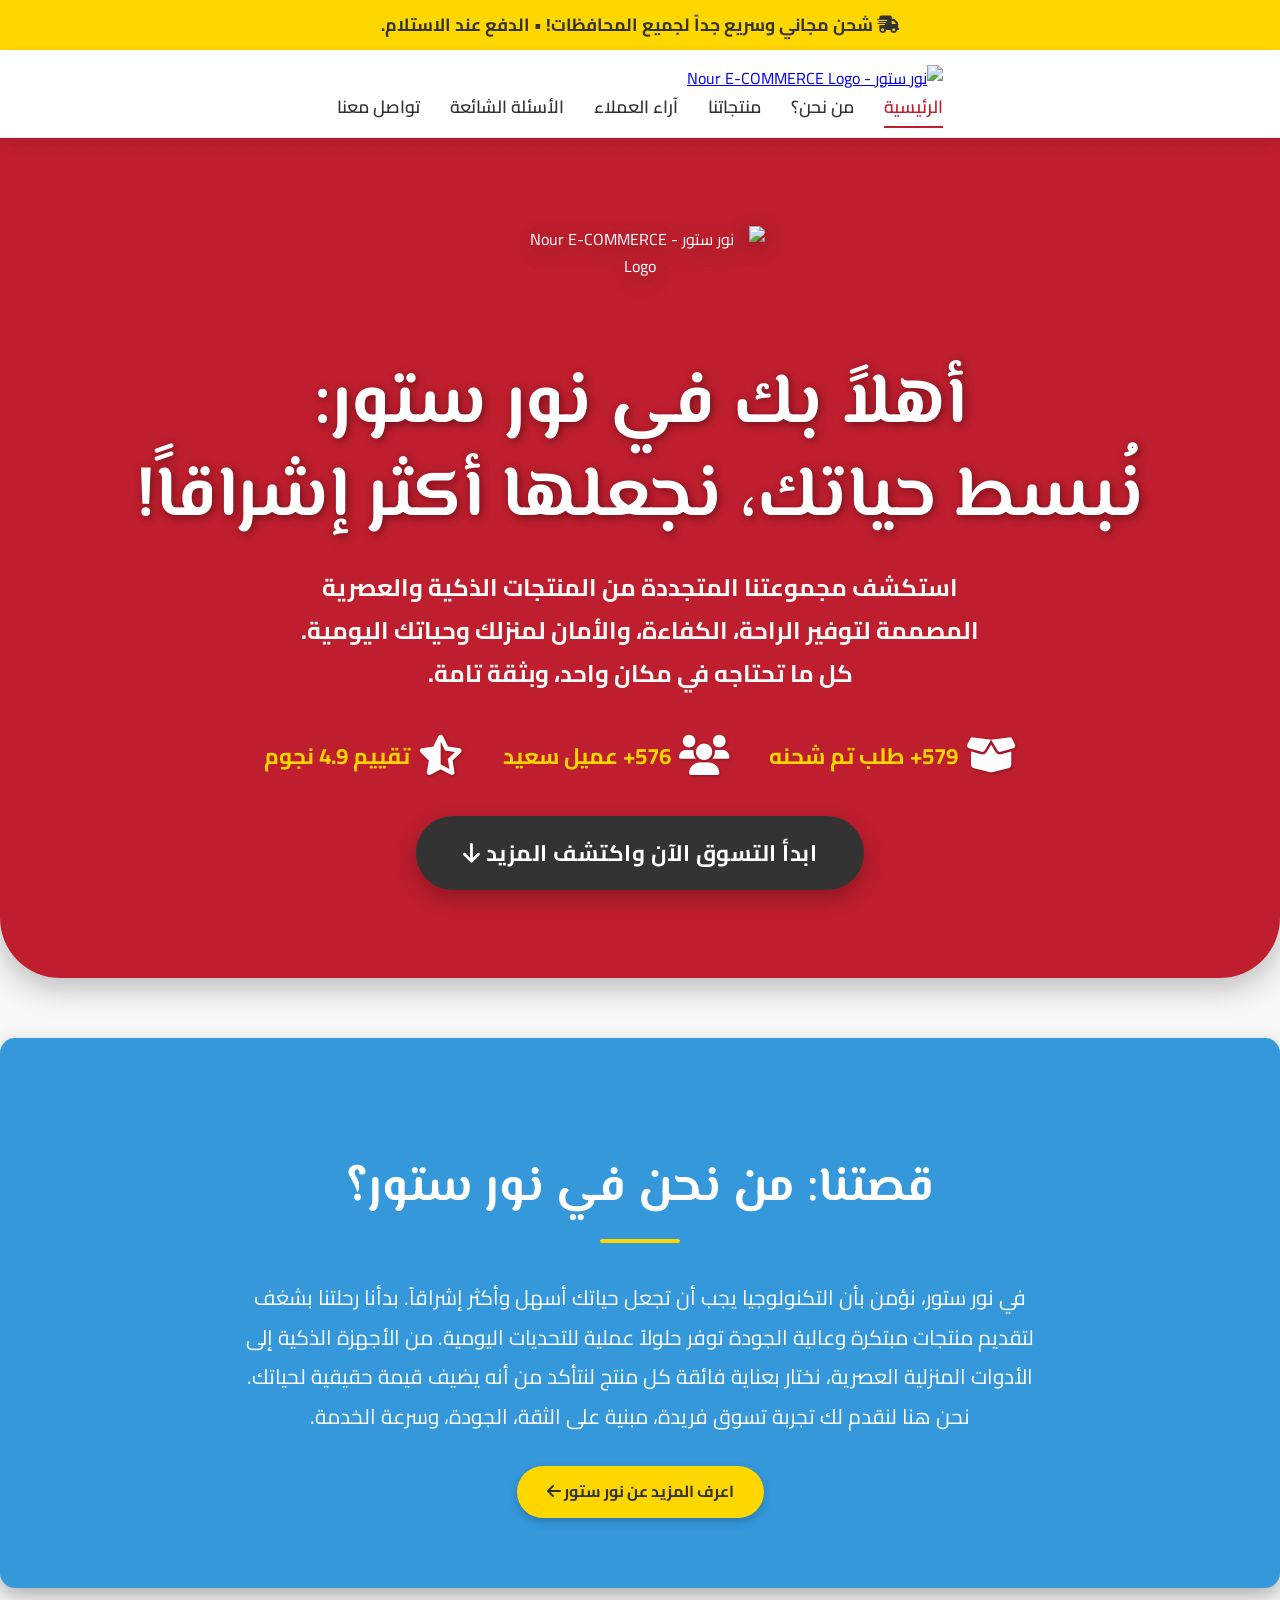
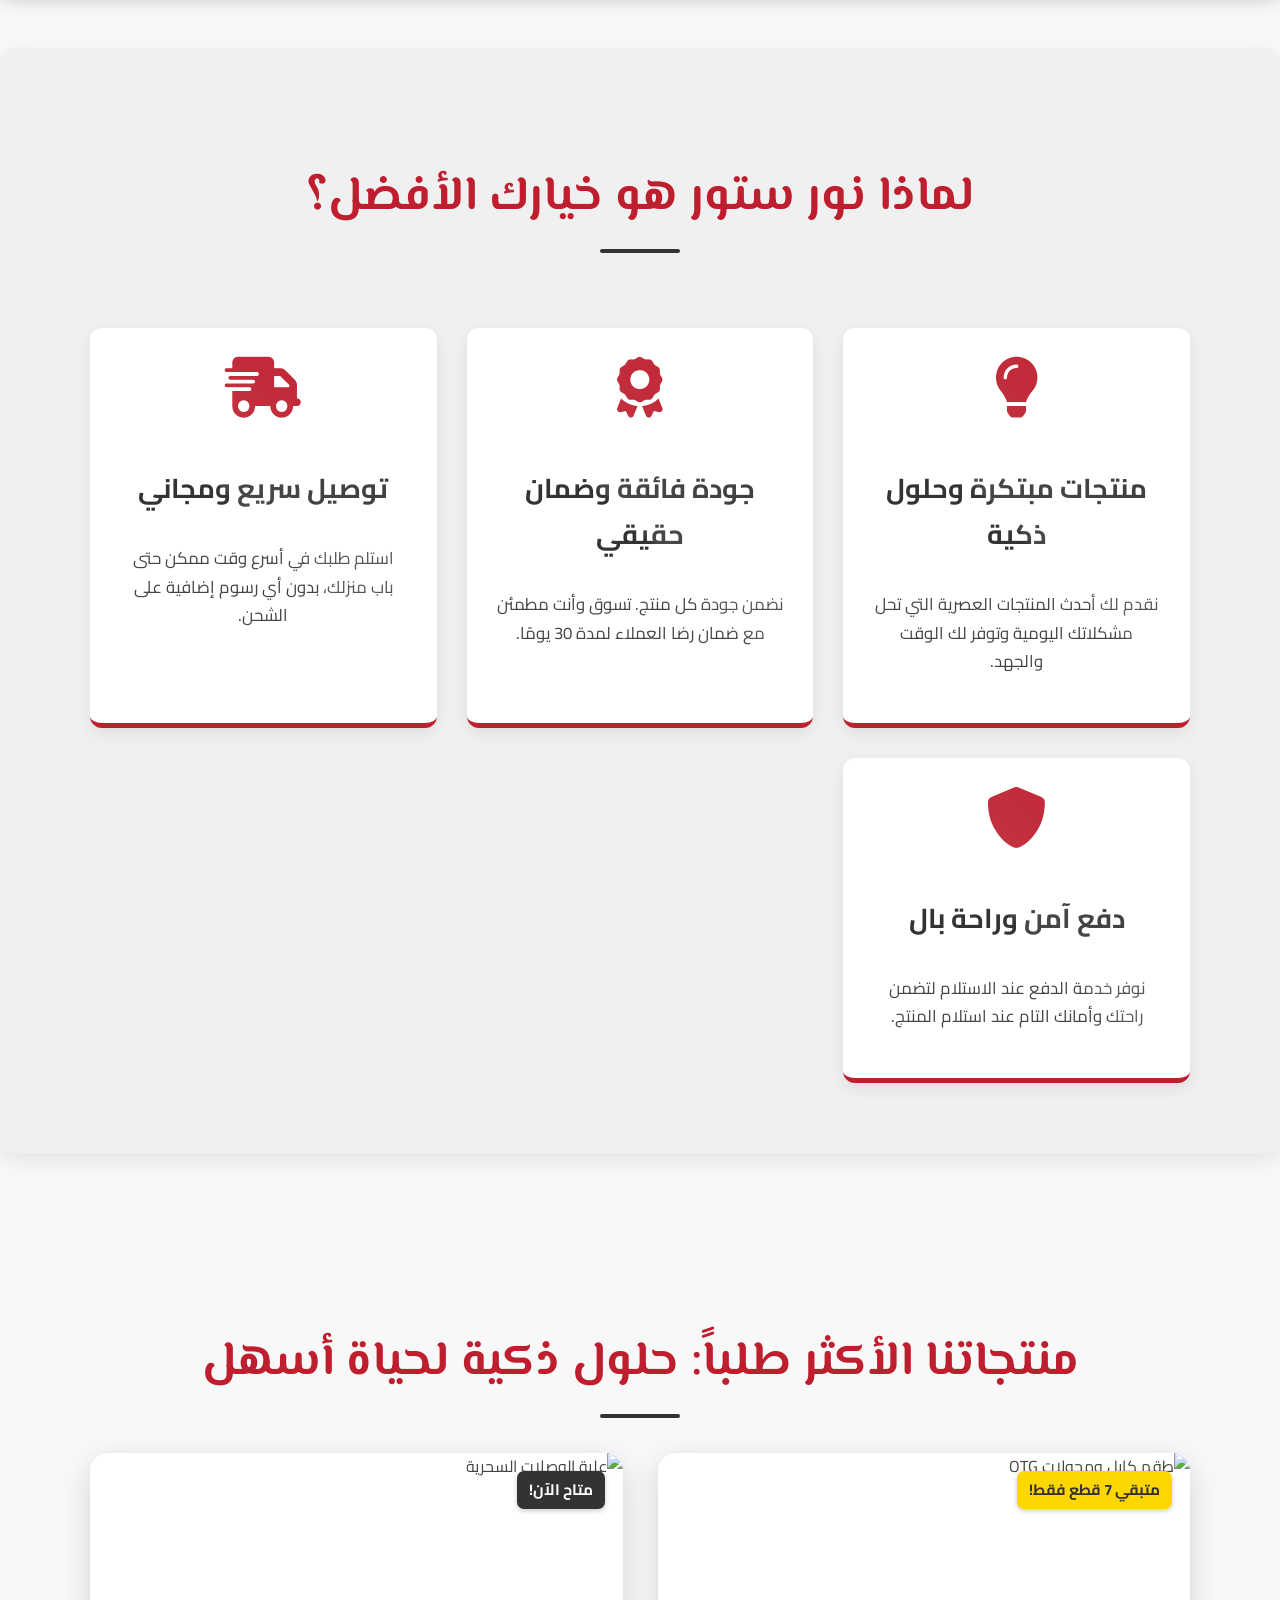
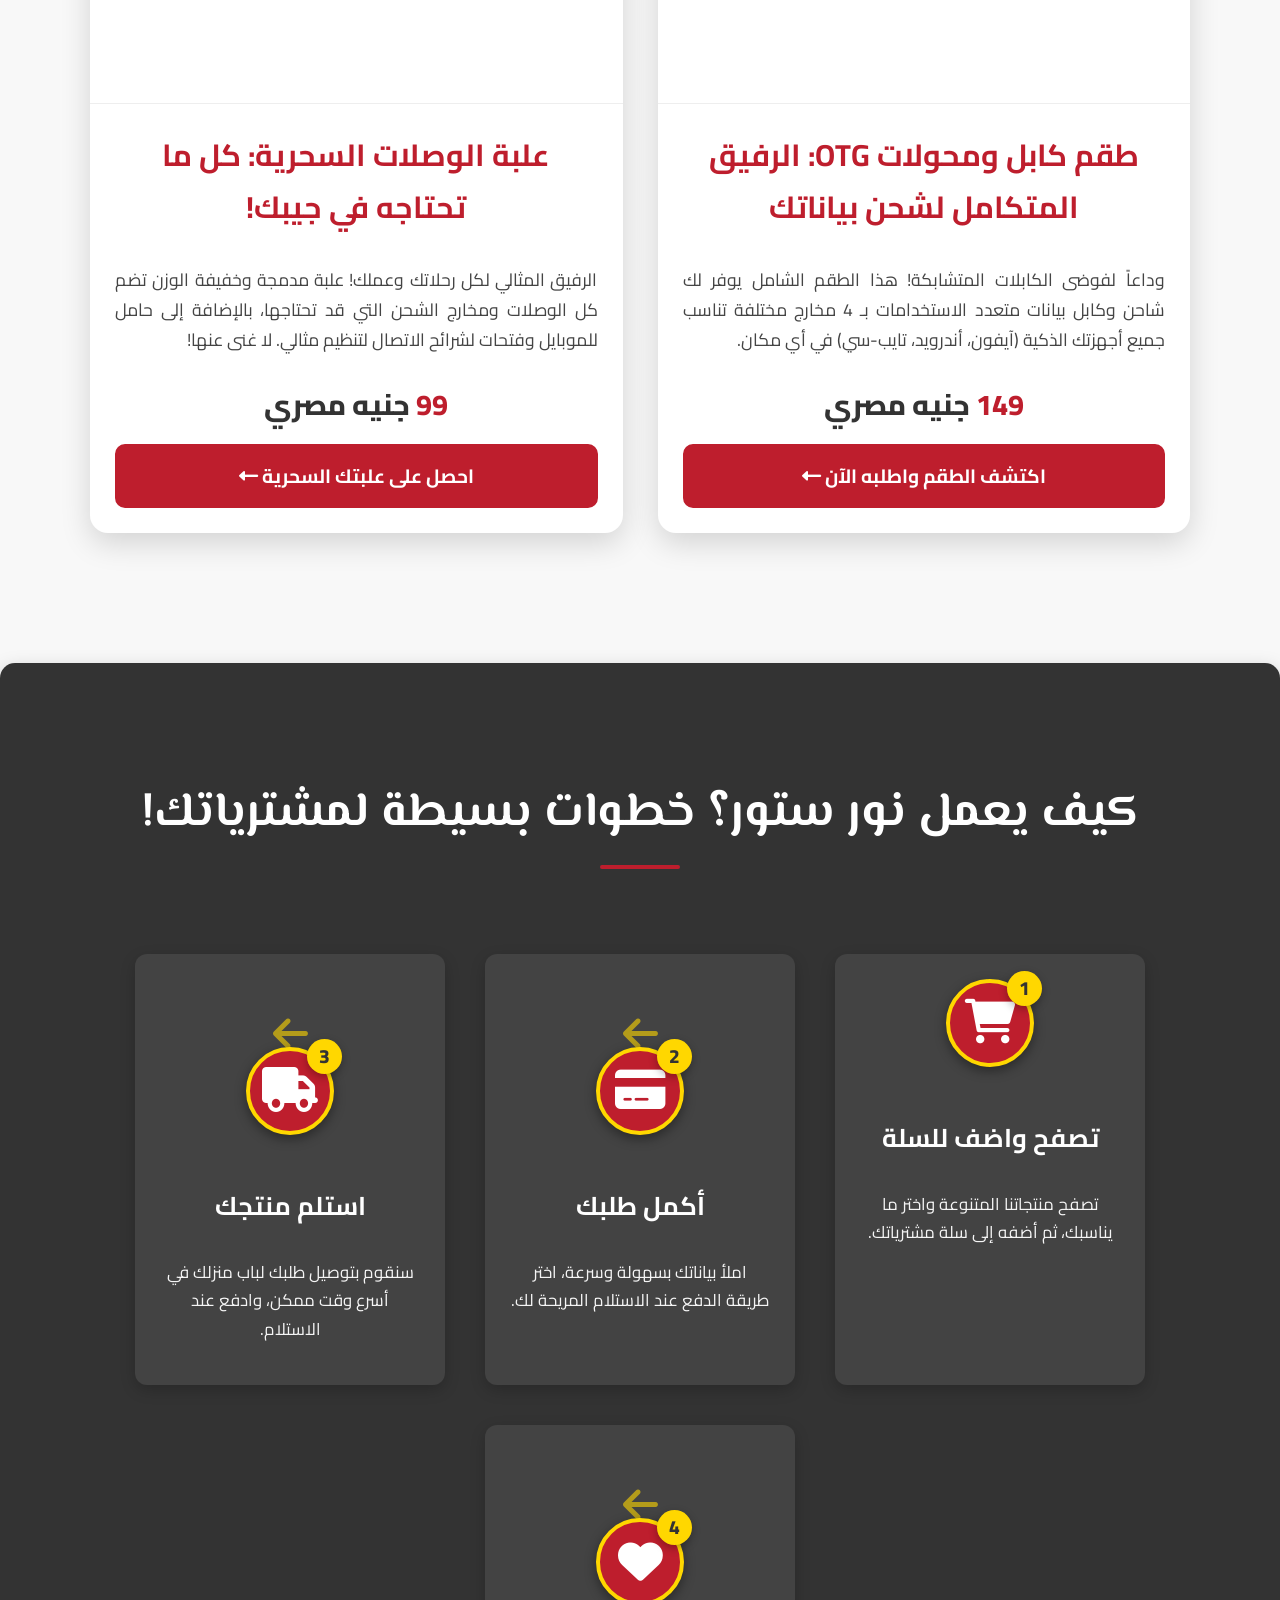
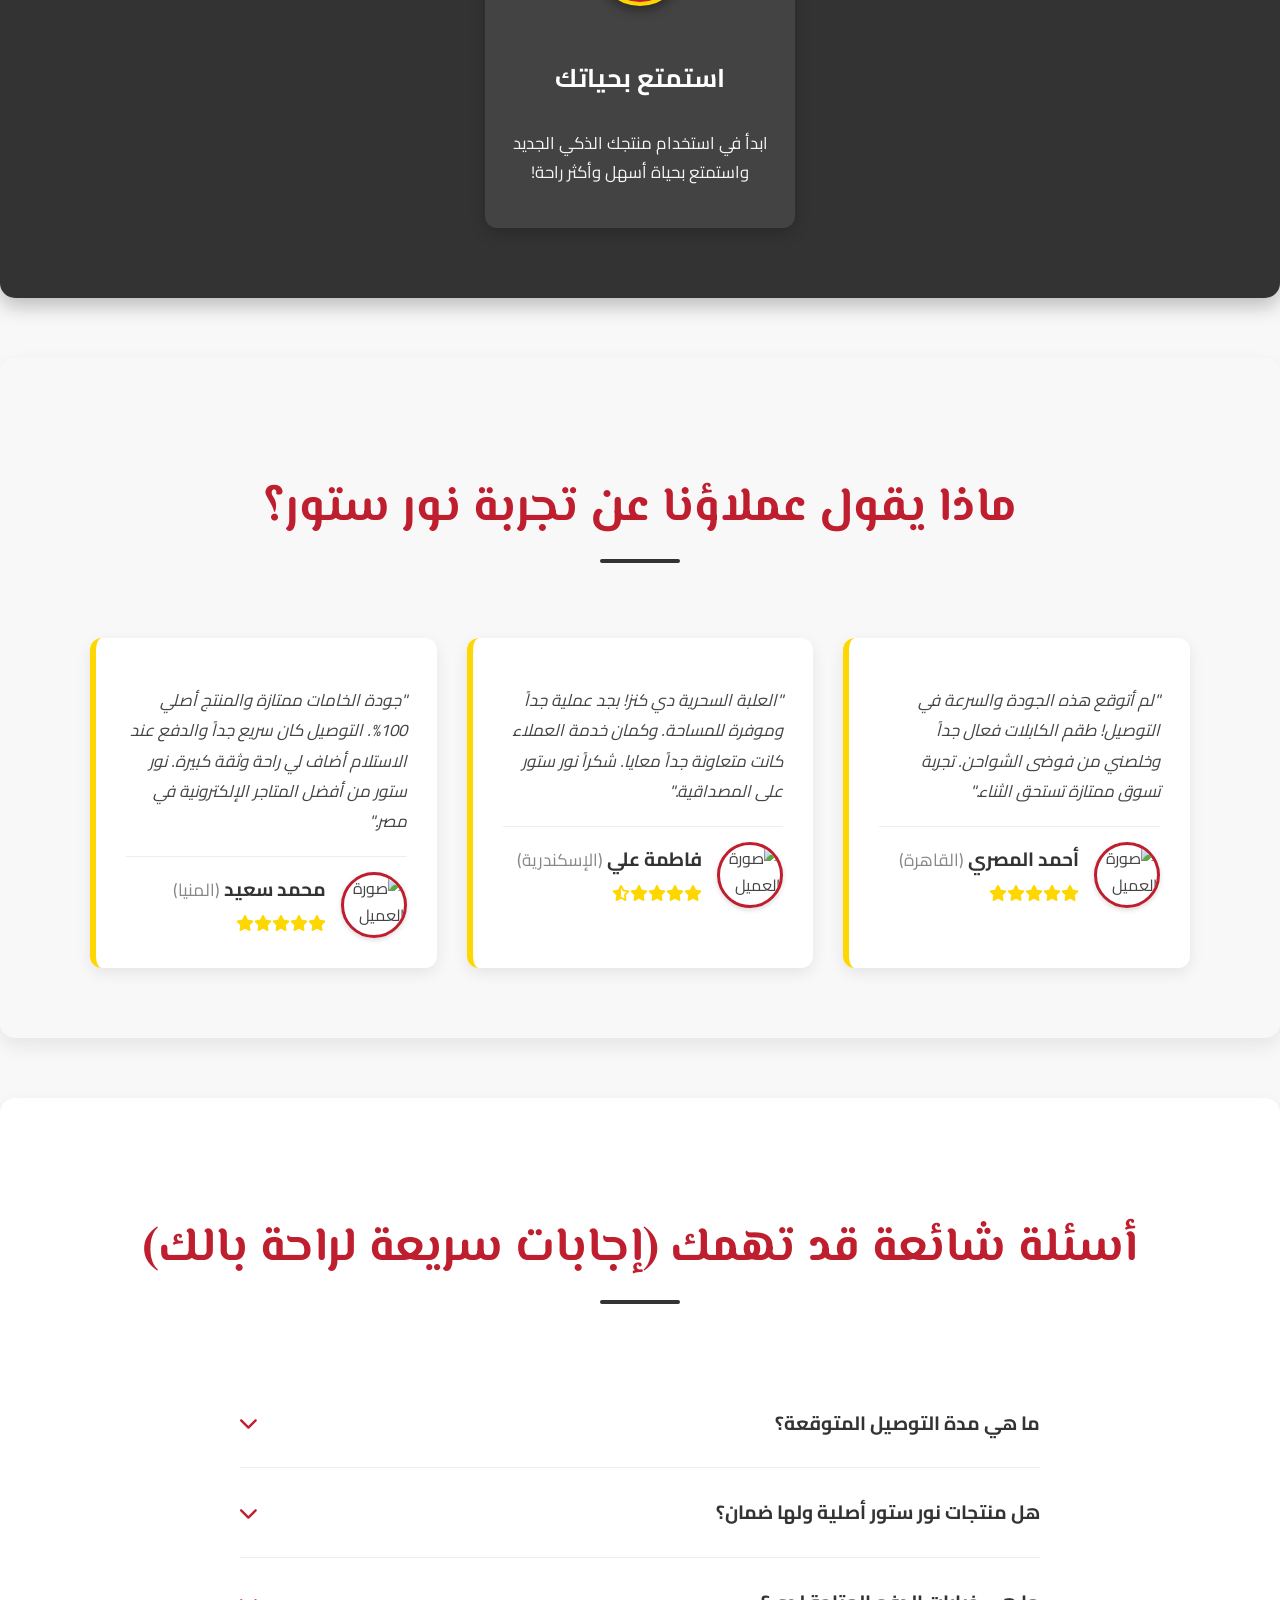
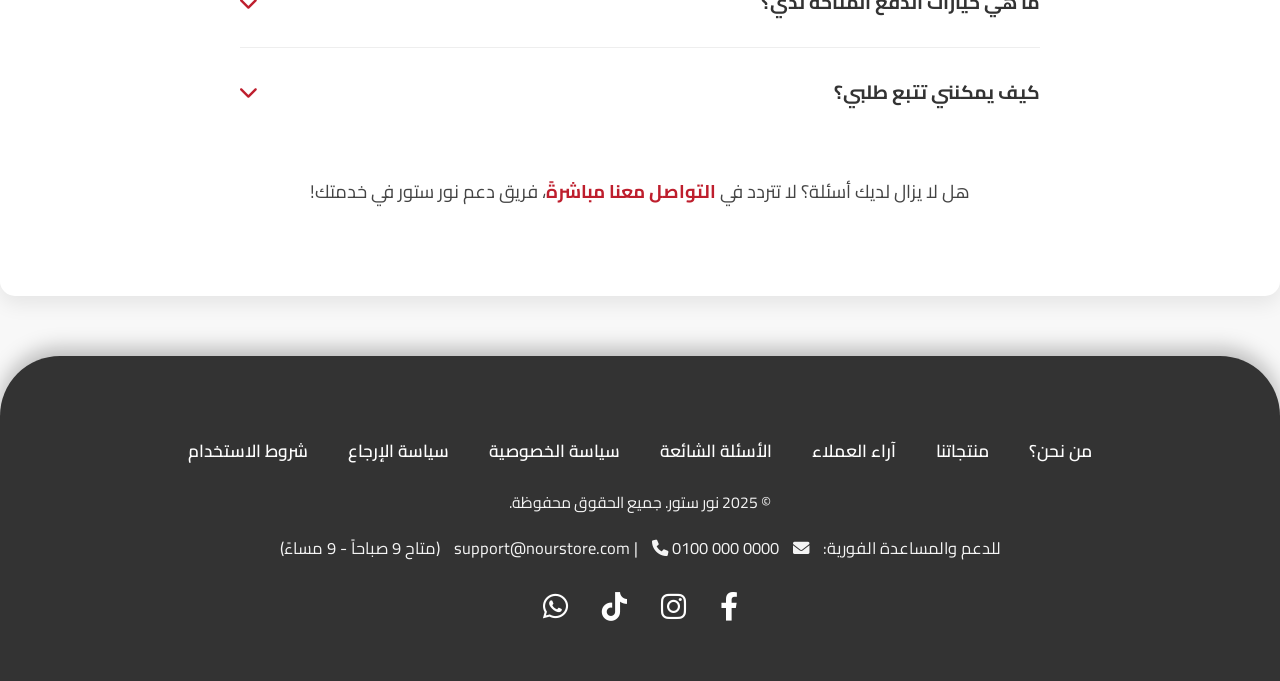
==== index.html @ 89c0e605 "Update index.html" ====
<!DOCTYPE html>
<html lang="ar" dir="rtl">
<head>
    <meta charset="UTF-8">
    <meta name="viewport" content="width=device-width, initial-scale=1.0">
    <title>نور ستور: حياتك أسهل، تسوق بثقة، توصيل سريع - منتجات عصرية</title>
    <meta name="description" content="اكتشف في نور ستور منتجات ذكية وعصرية تجعل حياتك أسهل وأكثر راحة. جودة مضمونة، شحن سريع، ودعم عملاء ممتاز. تسوق الآن!">
    <meta name="keywords" content="نور ستور, منتجات ذكية, توصيل سريع, ضمان, تسوق أونلاين, مصر, كابلات OTG, وصلات سحرية, أدوات منزلية ذكية">
    <meta name="author" content="نور ستور">

    <link rel="preconnect" href="https://fonts.googleapis.com">
    <link rel="preconnect" href="https://fonts.gstatic.com" crossorigin>
    <link href="https://fonts.googleapis.com/css2?family=Cairo:wght@400;600;700;800&family=El+Messiri:wght@700&display=swap" rel="stylesheet">
    <link rel="stylesheet" href="https://cdnjs.cloudflare.com/ajax/libs/font-awesome/6.0.0-beta3/css/all.min.css">
    
    <style>
        /* Variables for easy color changes - Updated to match Logo */
        :root {
            --primary-color: #BE1E2D; /* Red from Logo */
            --secondary-color: #333333; /* Dark Gray/Black from Logo */
            --accent-color: #FFD700; /* Gold Yellow - Kept for highlights/success */
            --background-light: #f8f8f8; /* Very Light Gray Background */
            --text-color: #444444; /* Darker Gray Text */
            --white-color: #ffffff;
            --light-gray-border: #eee;
            --shadow-light: rgba(0,0,0,0.08);
            --shadow-medium: rgba(0,0,0,0.15);
            --shadow-dark: rgba(0,0,0,0.25);
            --success-color: #2ecc71; /* Green for success/trust */
            --info-color: #3498db; /* Blue for info/features */
        }

        /* Base Styles */
        body {
            font-family: 'Cairo', sans-serif;
            margin: 0;
            padding: 0;
            background-color: var(--background-light); /* Solid light background */
            color: var(--text-color);
            line-height: 1.7; /* Slightly more space for readability */
            direction: rtl;
            overflow-x: hidden;
            scroll-behavior: smooth;
        }

        .container {
            max-width: 1100px;
            margin: 0 auto;
            padding: 0 20px; /* Padding for small screens */
        }

        /* Utility classes */
        .text-center { text-align: center; }
        .mb-50 { margin-bottom: 50px; }
        .mt-50 { margin-top: 50px; }
        .section-heading {
            font-family: 'El Messiri', sans-serif;
            color: var(--primary-color);
            font-size: 3em; /* Slightly larger for impact */
            margin-bottom: 25px;
            position: relative;
            display: inline-block;
            padding-bottom: 10px;
        }
        .section-heading::after {
            content: '';
            display: block;
            width: 80px; /* Shorter, bolder underline */
            height: 4px;
            background-color: var(--secondary-color); /* Matches logo dark color */
            margin: 10px auto 0;
            border-radius: 2px;
        }
        
        /* Top Notification Bar */
        .top-notification-bar {
            background-color: var(--accent-color);
            color: var(--secondary-color); /* Dark text for contrast */
            padding: 10px 20px;
            text-align: center;
            font-size: 1.1em;
            font-weight: 700;
            box-shadow: 0 2px 5px rgba(0,0,0,0.1);
            z-index: 1000; /* Ensure it's above other content */
        }
        .top-notification-bar span {
            display: inline-block;
            animation: pulse 2s infinite ease-in-out;
        }

        /* Navigation Bar */
        .navbar {
            background-color: var(--white-color);
            padding: 15px 20px;
            box-shadow: 0 4px 15px var(--shadow-light);
            position: sticky;
            top: 0;
            z-index: 999;
            display: flex;
            justify-content: space-between;
            align-items: center;
            border-bottom: 1px solid var(--light-gray-border);
        }

        .navbar .logo {
            height: 50px; /* Standard size for nav logo */
            width: auto;
            transition: transform 0.3s ease;
        }

        .navbar .logo:hover {
            transform: scale(1.05);
        }

        .navbar-links {
            list-style: none;
            margin: 0;
            padding: 0;
            display: flex;
            gap: 30px; /* Spacing between links */
        }

        .navbar-links a {
            text-decoration: none;
            color: var(--secondary-color);
            font-weight: 600;
            font-size: 1.1em;
            position: relative;
            transition: color 0.3s ease;
        }

        .navbar-links a::after {
            content: '';
            position: absolute;
            width: 0;
            height: 2px;
            background-color: var(--primary-color);
            bottom: -5px;
            right: 0; /* For RTL */
            transition: width 0.3s ease;
        }

        .navbar-links a:hover::after,
        .navbar-links a.active::after {
            width: 100%;
            left: 0; /* For RTL */
        }

        .navbar-links a:hover,
        .navbar-links a.active {
            color: var(--primary-color);
        }

        /* Hero Section */
        .hero-section {
            background: linear-gradient(to bottom, var(--primary-color), #BE1E2D); /* Solid red gradient */
            color: var(--white-color);
            padding: 60px 20px;
            text-align: center;
            position: relative;
            overflow: hidden;
            border-bottom-left-radius: 60px; /* More pronounced curve */
            border-bottom-right-radius: 60px;
            margin-bottom: 60px;
            min-height: 80vh; /* Taller hero */
            display: flex;
            flex-direction: column;
            align-items: center;
            justify-content: center;
            box-shadow: 0 10px 30px var(--shadow-dark); /* Stronger shadow for depth */
            position: relative; /* For the particle effect */
            z-index: 1;
        }

        /* Particle effect for hero section */
        .hero-section::before {
            content: '';
            position: absolute;
            top: 0;
            left: 0;
            width: 100%;
            height: 100%;
            background-image: url('data:image/svg+xml;charset=UTF-8,<svg xmlns="http://www.w3.org/2000/svg" width="100" height="100" viewBox="0 0 100 100"><circle cx="50" cy="50" r="2" fill="rgba(255,255,255,0.2)"/></svg>');
            background-size: 20px 20px;
            opacity: 0.8;
            animation: subtleParticles 15s infinite linear;
            z-index: -1;
        }

        @keyframes subtleParticles {
            from { background-position: 0 0; }
            to { background-position: 100px 100px; }
        }


        .hero-logo-big {
            margin-bottom: 30px; /* Space above title */
            animation: fadeIn 1s ease-out;
            max-width: 250px; /* Adjust logo size */
            height: auto;
            filter: drop-shadow(0 5px 10px rgba(0,0,0,0.3)); /* Shadow for logo */
        }

        .hero-content {
            z-index: 1;
            padding-top: 0; /* No extra padding needed here */
        }

        .hero-section h1 {
            font-family: 'El Messiri', sans-serif;
            font-size: 4.5em; /* Adjusted size */
            margin-bottom: 20px;
            animation: slideInFromTop 1s ease-out;
            text-shadow: 2px 2px 8px rgba(0,0,0,0.4);
            line-height: 1.3;
        }

        .hero-section p {
            font-size: 1.5em;
            max-width: 700px; /* Slightly narrower for focus */
            margin: 0 auto 40px;
            opacity: 0.98;
            animation: fadeIn 1.5s ease-out;
            font-weight: 500;
            line-height: 1.8;
        }
        
        /* Trust Counters in Hero */
        .hero-trust-counters {
            display: flex;
            justify-content: center;
            gap: 40px; /* Reduced gap */
            margin-top: 30px;
            margin-bottom: 40px;
            flex-wrap: wrap;
        }
        .counter-item {
            font-size: 1.4em; /* Slightly smaller */
            font-weight: 700;
            color: var(--accent-color); /* Gold for emphasis */
            display: flex;
            align-items: center;
            gap: 8px;
            opacity: 0;
            animation: fadeIn 2s ease-out forwards;
        }
        .counter-item:nth-child(1) { animation-delay: 0.5s; }
        .counter-item:nth-child(2) { animation-delay: 0.8s; }
        .counter-item:nth-child(3) { animation-delay: 1.1s; }
        .counter-item i {
            font-size: 1.8em; /* Adjusted icon size */
            color: var(--white-color);
            text-shadow: 1px 1px 3px rgba(0,0,0,0.3);
        }

        .cta-button {
            display: inline-block;
            background-color: var(--secondary-color); /* Dark button for contrast */
            color: var(--white-color);
            padding: 16px 45px;
            text-decoration: none;
            font-size: 1.4em;
            font-weight: 700;
            border-radius: 50px;
            transition: background-color 0.3s ease, transform 0.3s ease, box-shadow 0.3s ease;
            box-shadow: 0 8px 20px var(--shadow-dark);
            animation: scaleIn 1.8s ease-out;
            letter-spacing: 0.5px;
            border: 2px solid var(--secondary-color); /* Solid border */
        }

        .cta-button:hover {
            background-color: var(--white-color); /* White on hover */
            color: var(--secondary-color); /* Dark text on hover */
            transform: translateY(-5px) scale(1.02);
            box-shadow: 0 12px 25px var(--shadow-dark);
            border-color: var(--secondary-color); /* Keep border color */
        }

        /* Sticky CTA Button */
        .sticky-cta-button {
            position: fixed;
            bottom: 25px;
            left: 50%;
            transform: translateX(-50%);
            background-color: var(--secondary-color);
            color: var(--white-color);
            padding: 15px 35px;
            border-radius: 50px;
            font-size: 1.2em;
            font-weight: 700;
            text-decoration: none;
            box-shadow: 0 5px 15px var(--shadow-dark);
            z-index: 1001;
            transition: all 0.3s ease;
            display: none; /* Hidden by default, shown by JS */
            border: 2px solid var(--secondary-color);
        }
        .sticky-cta-button:hover {
            background-color: var(--white-color);
            color: var(--secondary-color);
            transform: translateX(-50%) translateY(-5px) scale(1.02);
        }

        /* General Section Styling */
        section {
            padding: 70px 20px;
            background-color: var(--white-color);
            border-radius: 15px; /* Slightly more rounded */
            box-shadow: 0 8px 20px var(--shadow-light); /* More prominent shadow */
            margin-bottom: 60px;
            overflow: hidden; /* For inner elements */
            animation: fadeInOnScroll 1s ease-out forwards; /* Fade in when section is visible */
            opacity: 0; /* Start hidden */
            transform: translateY(20px); /* Start slightly down */
        }

        /* About Us Section */
        .about-us-section {
            background-color: var(--info-color); /* A pleasant blue */
            color: var(--white-color);
            padding: 70px 20px;
            text-align: center;
            border-radius: 15px;
            box-shadow: 0 8px 20px rgba(0,0,0,0.3);
            margin-bottom: 60px;
        }

        .about-us-section .section-heading {
            color: var(--white-color);
        }

        .about-us-section .section-heading::after {
            background-color: var(--accent-color);
        }
        .about-us-section p {
            font-size: 1.3em;
            max-width: 800px;
            margin: 0 auto 30px;
            line-height: 1.9;
        }
        .about-us-section .about-link {
            display: inline-block;
            background-color: var(--accent-color);
            color: var(--secondary-color);
            padding: 12px 30px;
            border-radius: 50px;
            text-decoration: none;
            font-weight: 700;
            transition: background-color 0.3s ease, transform 0.3s ease;
            box-shadow: 0 4px 10px rgba(0,0,0,0.2);
        }
        .about-us-section .about-link:hover {
            background-color: var(--white-color);
            transform: translateY(-3px);
            color: var(--primary-color);
        }


        /* Why Nour Store Section */
        .why-nour-store-section {
            background-color: #f0f0f0; /* Lighter background for contrast */
            padding: 70px 20px;
            text-align: center;
            border-radius: 15px;
            box-shadow: 0 8px 20px var(--shadow-light);
            margin-bottom: 60px;
        }
        .why-grid {
            display: grid;
            grid-template-columns: repeat(auto-fit, minmax(280px, 1fr)); /* Slightly larger min-width */
            gap: 30px; /* Reduced gap */
            margin-top: 40px;
        }
        .why-item {
            display: flex;
            flex-direction: column;
            align-items: center;
            background-color: var(--white-color);
            padding: 30px;
            border-radius: 12px;
            box-shadow: 0 5px 15px rgba(0,0,0,0.08);
            transition: transform 0.3s ease, box-shadow 0.3s ease;
            text-align: center;
            border-bottom: 5px solid var(--primary-color); /* Highlight color changed to primary */
            position: relative;
            overflow: hidden;
        }
        .why-item::before {
            content: '';
            position: absolute;
            top: 0;
            right: 0;
            width: 100%;
            height: 100%;
            background: linear-gradient(45deg, rgba(255,255,255,0.0) 0%, rgba(255,255,255,0.0) 49%, rgba(255,255,255,0.1) 50%, rgba(255,255,255,0.0) 100%);
            transition: background 0.3s ease;
        }
        .why-item:hover::before {
            background: linear-gradient(45deg, rgba(255,255,255,0.0) 0%, rgba(255,255,255,0.0) 40%, rgba(255,255,255,0.2) 50%, rgba(255,255,255,0.0) 60%, rgba(255,255,255,0.0) 100%);
        }
        .why-item:hover {
            transform: translateY(-10px); /* More pronounced hover */
            box-shadow: 0 10px 25px rgba(0,0,0,0.15);
        }
        .why-item i {
            font-size: 3.8em; /* Slightly larger icons */
            color: var(--primary-color); /* Primary color for icons */
            margin-bottom: 20px;
        }
        .why-item h3 {
            font-size: 1.7em; /* Slightly larger */
            color: var(--secondary-color); /* Darker heading */
            margin-bottom: 15px;
        }
        .why-item p {
            font-size: 1.05em;
            color: var(--text-color);
        }

        /* Products Section */
        .products-section {
            padding: 70px 20px;
            text-align: center;
            background-color: var(--background-light); /* Different background for contrast */
            box-shadow: none; /* No shadow for section itself */
            border-radius: 0; /* No border radius */
        }

        .product-grid {
            display: grid;
            grid-template-columns: repeat(auto-fit, minmax(320px, 1fr)); /* Slightly wider cards */
            gap: 35px; /* Adjusted gap */
            justify-content: center;
        }

        .product-card-item {
            background-color: var(--white-color);
            border-radius: 18px; /* More rounded corners */
            box-shadow: 0 10px 30px var(--shadow-medium); /* Stronger shadow */
            overflow: hidden;
            transition: transform 0.4s ease, box-shadow 0.4s ease;
            text-align: right;
            border: none; /* Removed border */
            display: flex;
            flex-direction: column;
            justify-content: space-between;
            text-decoration: none;
            color: inherit;
            position: relative;
        }

        .product-card-item:hover {
            transform: translateY(-15px) scale(1.02); /* More pronounced hover */
            box-shadow: 0 20px 45px var(--shadow-dark);
        }

        .product-card-item img {
            width: 100%;
            height: 250px; /* Taller images */
            object-fit: cover;
            border-bottom: 1px solid var(--light-gray-border);
            transition: transform 0.4s ease;
        }

        .product-card-item:hover img {
            transform: scale(1.08); /* More zoom on hover */
        }

        .product-stock-badge {
            position: absolute;
            top: 18px; /* Adjusted position */
            right: 18px;
            background-color: var(--secondary-color); /* Dark badge */
            color: var(--white-color);
            padding: 6px 12px;
            border-radius: 7px;
            font-size: 0.95em;
            font-weight: 700;
            z-index: 10;
            box-shadow: 0 2px 5px rgba(0,0,0,0.2);
        }
        .product-stock-badge.low {
            background-color: var(--accent-color); /* Gold for low stock */
            color: var(--secondary-color); /* Dark text for gold */
            animation: pulse 1.5s infinite;
        }
        .product-stock-badge.very-low {
            background-color: var(--primary-color); /* Red for very low stock */
            animation: bounce 1s infinite;
        }

        .product-info {
            padding: 25px;
            flex-grow: 1;
            display: flex;
            flex-direction: column;
            justify-content: space-between;
        }

        .product-info h3 {
            font-family: 'Cairo', sans-serif;
            font-size: 1.9em; /* Larger title */
            color: var(--primary-color);
            margin-top: 0;
            margin-bottom: 15px;
            text-align: center;
        }

        .product-info p {
            font-size: 1.1em; /* Larger description */
            color: var(--text-color);
            margin-bottom: 25px;
            text-align: justify;
            line-height: 1.7;
        }

        .product-price {
            font-size: 1.8em;
            font-weight: 800;
            color: var(--secondary-color);
            text-align: center;
            margin-bottom: 15px;
            display: block;
        }
        .product-price span {
            color: var(--primary-color);
        }

        .product-button {
            display: block;
            background-color: var(--primary-color); /* Primary color button */
            color: var(--white-color);
            padding: 14px 28px;
            text-decoration: none;
            font-size: 1.2em;
            font-weight: 700;
            border-radius: 10px;
            transition: background-color 0.3s ease, transform 0.3s ease;
            text-align: center;
            margin-top: auto;
            border: 2px solid var(--primary-color);
        }

        .product-button:hover {
            background-color: var(--white-color);
            color: var(--primary-color);
            transform: translateY(-5px);
            box-shadow: 0 5px 15px rgba(0,0,0,0.1);
        }

        /* Testimonials Section */
        .testimonials-section {
            background-color: var(--background-light); /* Consistent light background */
            padding: 70px 20px;
            text-align: center;
            border-radius: 15px;
            box-shadow: 0 8px 20px var(--shadow-light);
            margin-bottom: 60px;
        }
        .testimonial-grid {
            display: grid;
            grid-template-columns: repeat(auto-fit, minmax(300px, 1fr));
            gap: 30px;
            margin-top: 40px;
        }
        .testimonial-card {
            background-color: var(--white-color);
            border-radius: 12px;
            padding: 30px; /* More padding */
            box-shadow: 0 5px 15px var(--shadow-light);
            text-align: right;
            transition: transform 0.3s ease, box-shadow 0.3s ease;
            border-left: 6px solid var(--accent-color); /* Thicker accent border */
        }
        .testimonial-card:hover {
            transform: translateY(-8px);
            box-shadow: 0 8px 20px var(--shadow-medium);
        }
        .testimonial-card p {
            font-style: italic;
            margin-bottom: 20px; /* More space */
            color: var(--text-color);
            line-height: 1.8; /* Better readability */
            font-size: 1.05em;
        }
        .testimonial-card .customer-info {
            display: flex;
            align-items: center;
            gap: 15px; /* More space */
            margin-top: 20px;
            border-top: 1px solid #eee;
            padding-top: 15px;
        }
        .testimonial-card .customer-avatar {
            width: 60px; /* Larger avatar */
            height: 60px;
            border-radius: 50%;
            object-fit: cover;
            border: 3px solid var(--primary-color); /* Primary color border */
            box-shadow: 0 2px 5px rgba(0,0,0,0.15);
        }
        .testimonial-card .customer-details {
            text-align: right;
        }
        .testimonial-card .customer-name {
            font-weight: 700;
            color: var(--secondary-color); /* Darker name */
            font-size: 1.2em;
            margin-bottom: 5px;
        }
        .testimonial-card .customer-rating {
            color: var(--accent-color);
            font-size: 1em;
        }

        /* How It Works Section */
        .how-it-works-section {
            background-color: var(--secondary-color); /* Dark background from logo */
            color: var(--white-color);
            padding: 70px 20px;
            text-align: center;
            border-radius: 15px;
            box-shadow: 0 8px 20px var(--shadow-dark);
            margin-bottom: 60px;
        }
        .how-it-works-section .section-heading {
            color: var(--white-color);
        }
        .how-it-works-section .section-heading::after {
            background-color: var(--primary-color); /* Red line */
        }
        .steps-grid {
            display: flex;
            justify-content: center;
            gap: 40px; /* More gap */
            flex-wrap: wrap;
            margin-top: 50px; /* More top margin */
        }
        .step-item {
            display: flex;
            flex-direction: column;
            align-items: center;
            text-align: center;
            max-width: 260px; /* Slightly narrower for more items */
            padding: 25px;
            border-radius: 12px;
            background-color: rgba(255,255,255,0.08); /* More transparent */
            transition: background-color 0.3s ease, transform 0.3s ease;
            box-shadow: 0 5px 15px rgba(0,0,0,0.2);
        }
        .step-item:hover {
            background-color: rgba(255,255,255,0.15);
            transform: translateY(-8px);
        }
        .step-item .icon-circle {
            background-color: var(--primary-color); /* Primary color for circle */
            width: 80px; /* Larger circle */
            height: 80px;
            border-radius: 50%;
            display: flex;
            align-items: center;
            justify-content: center;
            margin-bottom: 25px;
            box-shadow: 0 4px 12px rgba(0,0,0,0.4);
            border: 4px solid var(--accent-color); /* Gold border */
            position: relative;
        }
        .step-item .icon-circle i {
            font-size: 2.8em; /* Larger icon */
            color: var(--white-color);
        }
        .step-item .step-number {
            position: absolute;
            top: -12px; /* Adjusted position */
            right: -12px;
            background-color: var(--accent-color);
            color: var(--secondary-color); /* Dark text for numbers */
            width: 35px; /* Larger number badge */
            height: 35px;
            border-radius: 50%;
            display: flex;
            align-items: center;
            justify-content: center;
            font-weight: 800;
            font-size: 1.2em;
            box-shadow: 0 3px 8px rgba(0,0,0,0.3);
        }
        .step-item h3 {
            font-size: 1.6em; /* Larger heading */
            margin-bottom: 12px;
            color: var(--white-color);
        }
        .step-item p {
            font-size: 1.05em;
            opacity: 0.95;
            line-height: 1.7;
        }
        .steps-grid .step-item + .step-item::before {
            content: "\f060"; /* Arrow pointing right */
            font-family: 'Font Awesome 5 Free';
            font-weight: 900;
            position: relative;
            font-size: 2.5em; /* Larger arrow */
            color: var(--accent-color);
            margin: 0 -25px 0 -25px; /* Adjust spacing */
            display: flex;
            align-items: center;
            justify-content: center;
            transform: translateY(20px); /* Align with icons */
            opacity: 0.6;
            display: none; /* Hidden by default */
        }
        @media (min-width: 768px) {
            .steps-grid .step-item + .step-item::before {
                display: block;
            }
        }
        /* FAQ Section */
        .faq-section {
            background-color: var(--white-color);
            padding: 70px 20px;
            text-align: center;
            border-radius: 15px;
            box-shadow: 0 8px 20px var(--shadow-light);
            margin-bottom: 60px;
        }
        .faq-list {
            margin-top: 40px;
            max-width: 800px; /* Narrower for better readability */
            margin-left: auto;
            margin-right: auto;
        }
        .faq-item {
            border-bottom: 1px solid var(--light-gray-border);
            padding: 18px 0; /* More padding */
            text-align: right;
        }
        .faq-item:last-child { border-bottom: none; }
        .faq-question {
            font-weight: 700;
            font-size: 1.2em; /* Slightly larger question */
            color: var(--secondary-color); /* Darker question color */
            cursor: pointer;
            display: flex;
            justify-content: space-between;
            align-items: center;
            padding: 10px 0;
            transition: color 0.3s ease;
        }
        .faq-question:hover {
            color: var(--primary-color); /* Red on hover */
        }
        .faq-question i {
            transition: transform 0.3s ease;
            color: var(--primary-color); /* Red icon */
        }
        .faq-question.active i {
            transform: rotate(180deg);
            color: var(--secondary-color); /* Dark icon when open */
        }
        .faq-answer {
            max-height: 0;
            overflow: hidden;
            transition: max-height 0.5s ease-out, padding 0.5s ease-out; /* Slower transition */
            padding-right: 20px;
            text-align: justify;
            color: var(--text-color);
            font-size: 1.05em; /* Slightly larger answer */
            margin-top: 0;
            line-height: 1.7;
        }
        .faq-answer.open {
            max-height: 300px; /* Adjust as needed for content */
            padding-top: 15px;
            padding-bottom: 15px;
        }
        .faq-contact-text {
            font-size: 1.15em; /* Larger text */
            margin-top: 40px; /* More margin */
            color: var(--text-color);
        }
        .faq-contact-text a {
            color: var(--primary-color); /* Primary color for link */
            text-decoration: none;
            font-weight: 700;
            transition: color 0.3s ease;
        }
        .faq-contact-text a:hover {
            color: var(--secondary-color); /* Darker on hover */
            text-decoration: underline;
        }

        /* Footer */
        footer {
            background-color: var(--secondary-color); /* Dark background from logo */
            color: var(--white-color);
            text-align: center;
            padding: 50px 20px; /* More padding */
            margin-top: 60px;
            border-top-left-radius: 60px; /* More pronounced curve */
            border-top-right-radius: 60px;
            box-shadow: 0 -8px 20px var(--shadow-dark); /* Shadow pointing upwards */
        }

        footer p {
            margin: 0;
            font-size: 0.98em;
            opacity: 0.95;
            line-height: 1.6;
        }
        footer .contact-info {
            margin-top: 20px;
            font-size: 1.05em;
        }
        footer .contact-info a {
            color: var(--white-color);
            text-decoration: none;
            margin: 0 10px;
            transition: color 0.3s ease;
        }
        footer .contact-info a:hover {
            color: var(--accent-color);
        }
        .footer-nav-links {
            margin-top: 30px;
            margin-bottom: 25px;
        }
        .footer-nav-links a {
            color: var(--white-color);
            text-decoration: none;
            font-weight: 600;
            margin: 0 18px; /* More spacing */
            font-size: 1.08em;
            transition: color 0.3s ease, transform 0.3s ease;
        }
        .footer-nav-links a:hover {
            color: var(--primary-color); /* Red on hover */
            transform: scale(1.08);
        }
        .social-links {
            margin-top: 20px;
        }
        .social-links a {
            color: var(--white-color);
            font-size: 1.8em; /* Slightly larger social icons */
            margin: 0 15px;
            transition: color 0.3s ease, transform 0.3s ease;
        }
        .social-links a:hover {
            color: var(--primary-color); /* Red on hover */
            transform: scale(1.25);
        }

        /* Animations */
        @keyframes slideInFromTop {
            0% { transform: translateY(-50px); opacity: 0; }
            100% { transform: translateY(0); opacity: 1; }
        }

        @keyframes fadeIn {
            0% { opacity: 0; }
            100% { opacity: 1; }
        }

        @keyframes scaleIn {
            0% { transform: scale(0.8); opacity: 0; }
            100% { transform: scale(1); opacity: 1; }
        }
        @keyframes bounceIn {
            0%, 20%, 40%, 60%, 80%, 100% {
                -webkit-transition-timing-function: cubic-bezier(0.215, 0.610, 0.355, 1.000);
                transition-timing-function: cubic-bezier(0.215, 0.610, 0.355, 1.000);
            }
            0% { opacity: 0; -webkit-transform: scale3d(.3, .3, .3); transform: scale3d(.3, .3, .3); }
            20% { -webkit-transform: scale3d(1.1, 1.1, 1.1); transform: scale3d(1.1, 1.1, 1.1); }
            40% { -webkit-transform: scale3d(.9, .9, .9); transform: scale3d(.9, .9, .9); }
            60% { opacity: 1; -webkit-transform: scale3d(1.03, 1.03, 1.03); transform: scale3d(1.03, 1.03, 1.03); }
            80% { -webkit-transform: scale3d(.97, .97, .97); transform: scale3d(.97, .97, .97); }
            100% { opacity: 1; -webkit-transform: scale3d(1, 1, 1); transform: scale3d(1, 1, 1); }
        }
        @keyframes pulse {
            0% { transform: scale(1); opacity: 1; }
            50% { transform: scale(1.03); opacity: 0.95; } /* Softer pulse */
            100% { transform: scale(1); opacity: 1; }
        }
        @keyframes bounce {
            0%, 20%, 50%, 80%, 100% {transform: translateY(0);}
            40% {transform: translateY(-8px);} /* More pronounced bounce */
            60% {transform: translateY(-4px);}
        }

        @keyframes fadeInOnScroll {
            to { opacity: 1; transform: translateY(0); }
        }

        /* Responsive Adjustments */
        @media (max-width: 900px) {
            .navbar-links { gap: 20px; }
            .hero-logo-big { max-width: 200px; }
            .hero-section h1 { font-size: 3.5em; }
            .hero-section p { font-size: 1.2em; }
            .counter-item { font-size: 1.2em; gap: 5px; }
            .counter-item i { font-size: 1.8em; }
            .cta-button { padding: 15px 40px; font-size: 1.3em; }
            .section-heading { font-size: 2.5em; }
            .about-us-section p { font-size: 1.1em; }
            .why-grid { grid-template-columns: repeat(auto-fit, minmax(250px, 1fr)); }
            .why-item i { font-size: 3.2em; }
            .how-it-works-section .section-heading { font-size: 2.5em; }
            .steps-grid { flex-direction: column; align-items: center; }
            .steps-grid .step-item + .step-item::before { display: none; } /* Hide arrow on mobile */
            .product-grid { grid-template-columns: repeat(auto-fit, minmax(280px, 1fr)); gap: 30px; }
            .product-card-item img { height: 220px; }
        }

        @media (max-width: 600px) {
            .container { padding: 0 15px; }
            .top-notification-bar { font-size: 0.9em; padding: 8px 10px; }
            
            .navbar { flex-direction: column; padding: 10px 15px; }
            .navbar .logo { margin-bottom: 10px; }
            .navbar-links { flex-wrap: wrap; justify-content: center; gap: 15px 25px; }
            .navbar-links a { font-size: 1em; }

            .hero-section { padding: 50px 15px; border-bottom-left-radius: 40px; border-bottom-right-radius: 40px; min-height: 70vh; margin-bottom: 40px; }
            .hero-logo-big { max-width: 180px; margin-bottom: 25px; }
            .hero-section h1 { font-size: 2.8em; margin-bottom: 15px; }
            .hero-section p { font-size: 1.1em; margin-bottom: 30px; }
            .hero-trust-counters { flex-direction: column; gap: 15px; margin-top: 25px; }
            .counter-item { font-size: 1.1em; }
            .counter-item i { font-size: 1.6em; }
            .cta-button { padding: 12px 30px; font-size: 1.2em; }
            section { padding: 50px 15px; margin-bottom: 40px; border-radius: 12px; }
            .section-heading { font-size: 2.2em; }
            .section-heading::after { width: 60px; height: 3px; }
            .about-us-section p { font-size: 1em; }
            .why-item { padding: 25px; border-bottom-width: 4px; }
            .why-item i { font-size: 3em; }
            .why-item h3 { font-size: 1.5em; }
            .product-grid { grid-template-columns: 1fr; gap: 20px; }
            .product-card-item img { height: 200px; }
            .product-info h3 { font-size: 1.7em; }
            .product-info p { font-size: 1em; }
            .product-price { font-size: 1.5em; }
            .product-button { padding: 10px 20px; font-size: 1.1em; }
            .testimonial-grid { grid-template-columns: 1fr; }
            .how-it-works-section { padding: 50px 15px; margin-bottom: 40px; border-radius: 12px; }
            .step-item { max-width: 100%; padding: 20px; }
            .step-item .icon-circle { width: 70px; height: 70px; border-width: 3px; margin-bottom: 20px;}
            .step-item .icon-circle i { font-size: 2.5em; }
            .step-item .step-number { width: 30px; height: 30px; font-size: 1.1em; top: -10px; right: -10px; }
            .faq-question { font-size: 1.1em; }
            .faq-answer { font-size: 1em; }
            .faq-contact-text { font-size: 1em; margin-top: 30px; }
            footer { padding: 30px 15px; margin-top: 40px; border-top-left-radius: 40px; border-top-right-radius: 40px; }
            .footer-nav-links a { margin: 0 10px; font-size: 1em; }
            .social-links a { font-size: 1.6em; margin: 0 10px; }
            .sticky-cta-button { padding: 12px 25px; font-size: 1em; bottom: 15px; }
        }
    </style>
</head>
<body>

    <div class="top-notification-bar" id="topNotificationBar">
        <i class="fas fa-truck-fast"></i> <span>شحن مجاني وسريع جداً لجميع المحافظات! &bull; الدفع عند الاستلام.</span>
    </div>

    <nav class="navbar">
        <div class="container">
            <a href="#hero-section">
                <img src="http://googleusercontent.com/file_content/0" alt="نور ستور - Nour E-COMMERCE Logo" class="logo">
            </a>
            <ul class="navbar-links">
                <li><a href="#hero-section" class="nav-link active">الرئيسية</a></li>
                <li><a href="#about-section" class="nav-link">من نحن؟</a></li>
                <li><a href="#products-section" class="nav-link">منتجاتنا</a></li>
                <li><a href="#testimonials-section" class="nav-link">آراء العملاء</a></li>
                <li><a href="#faq-section" class="nav-link">الأسئلة الشائعة</a></li>
                <li><a href="#footer-contact" class="nav-link">تواصل معنا</a></li>
            </ul>
        </div>
    </nav>

    <header class="hero-section" id="hero-section">
        <div class="container hero-content">
            <img src="http://googleusercontent.com/file_content/0" alt="نور ستور - Nour E-COMMERCE Logo" class="hero-logo-big">
            <h1>أهلاً بك في نور ستور: <br> <strong>نُبسط حياتك، نجعلها أكثر إشراقاً!</strong></h1>
            <p><strong>استكشف مجموعتنا المتجددة من المنتجات الذكية والعصرية المصممة لتوفير الراحة، الكفاءة، والأمان لمنزلك وحياتك اليومية. كل ما تحتاجه في مكان واحد، وبثقة تامة.</strong></p>
            
            <div class="hero-trust-counters">
                <div class="counter-item">
                    <i class="fas fa-box-open"></i>
                    <span><span id="ordersCounter">0+</span> طلب تم شحنه</span>
                </div>
                <div class="counter-item">
                    <i class="fas fa-users"></i>
                    <span><span id="customersCounter">0+</span> عميل سعيد</span>
                </div>
                <div class="counter-item">
                    <i class="fas fa-star-half-alt"></i>
                    <span>تقييم <span id="ratingCounter">0.0</span> نجوم</span>
                </div>
            </div>

            <a href="#products-section" class="cta-button">ابدأ التسوق الآن واكتشف المزيد <i class="fas fa-arrow-down"></i></a>
        </div>
    </header>

    <section id="about-section" class="about-us-section">
        <div class="container text-center">
            <h2 class="section-heading">قصتنا: من نحن في نور ستور؟</h2>
            <p>في نور ستور، نؤمن بأن التكنولوجيا يجب أن تجعل حياتك أسهل وأكثر إشراقاً. بدأنا رحلتنا بشغف لتقديم منتجات مبتكرة وعالية الجودة توفر حلولاً عملية للتحديات اليومية. من الأجهزة الذكية إلى الأدوات المنزلية العصرية، نختار بعناية فائقة كل منتج لنتأكد من أنه يضيف قيمة حقيقية لحياتك. نحن هنا لنقدم لك تجربة تسوق فريدة، مبنية على الثقة، الجودة، وسرعة الخدمة.</p>
            <a href="#" class="about-link">اعرف المزيد عن نور ستور <i class="fas fa-arrow-left"></i></a>
        </div>
    </section>

    <section class="why-nour-store-section">
        <div class="container text-center">
            <h2 class="section-heading">لماذا نور ستور هو خيارك الأفضل؟</h2>
            <div class="why-grid">
                <div class="why-item">
                    <i class="fas fa-lightbulb"></i>
                    <h3>منتجات مبتكرة وحلول ذكية</h3>
                    <p>نقدم لك أحدث المنتجات العصرية التي تحل مشكلاتك اليومية وتوفر لك الوقت والجهد.</p>
                </div>
                <div class="why-item">
                    <i class="fas fa-award"></i>
                    <h3>جودة فائقة وضمان حقيقي</h3>
                    <p>نضمن جودة كل منتج. تسوق وأنت مطمئن مع ضمان رضا العملاء لمدة 30 يومًا.</p>
                </div>
                <div class="why-item">
                    <i class="fas fa-shipping-fast"></i>
                    <h3>توصيل سريع ومجاني</h3>
                    <p>استلم طلبك في أسرع وقت ممكن حتى باب منزلك، بدون أي رسوم إضافية على الشحن.</p>
                </div>
                <div class="why-item">
                    <i class="fas fa-shield-alt"></i>
                    <h3>دفع آمن وراحة بال</h3>
                    <p>نوفر خدمة الدفع عند الاستلام لتضمن راحتك وأمانك التام عند استلام المنتج.</p>
                </div>
            </div>
        </div>
    </section>

    <section id="products-section" class="products-section">
        <div class="container text-center">
            <h2 class="section-heading">منتجاتنا الأكثر طلباً: حلول ذكية لحياة أسهل</h2>
            <div class="product-grid">
                <a href="otg-cable-kit.html" class="product-card-item">
                    <div class="product-stock-badge low">متبقي <span>7</span> قطع فقط!</div>
                    <img src="https://assets.wuiltstore.com/cmcfdyk2a02ln01jb25cv84tz_61Ayk50i-cL._AC_SL1200_.jpg" alt="طقم كابل ومحولات OTG">
                    <div class="product-info">
                        <h3>طقم كابل ومحولات OTG: الرفيق المتكامل لشحن بياناتك</h3>
                        <p>وداعاً لفوضى الكابلات المتشابكة! هذا الطقم الشامل يوفر لك شاحن وكابل بيانات متعدد الاستخدامات بـ 4 مخارج مختلفة تناسب جميع أجهزتك الذكية (آيفون، أندرويد، تايب-سي) في أي مكان.</p>
                        <span class="product-price"><span>149</span> جنيه مصري</span>
                        <span class="product-button">اكتشف الطقم واطلبه الآن <i class="fas fa-long-arrow-alt-left"></i></span>
                    </div>
                </a>

                <a href="magic-connectors.html" class="product-card-item">
                     <div class="product-stock-badge">متاح الآن!</div>
                    <img src="https://assets.wuiltstore.com/cmcfh08if02ma01jbh8dc4v82_61-bt7K5aTL._AC_SL1000_.jpg" alt="علبة الوصلات السحرية">
                    <div class="product-info">
                        <h3>علبة الوصلات السحرية: كل ما تحتاجه في جيبك!</h3>
                        <p>الرفيق المثالي لكل رحلاتك وعملك! علبة مدمجة وخفيفة الوزن تضم كل الوصلات ومخارج الشحن التي قد تحتاجها، بالإضافة إلى حامل للموبايل وفتحات لشرائح الاتصال لتنظيم مثالي. لا غنى عنها!</p>
                        <span class="product-price"><span>99</span> جنيه مصري</span>
                        <span class="product-button">احصل على علبتك السحرية <i class="fas fa-long-arrow-alt-left"></i></span>
                    </div>
                </a>
                
                </div>
        </div>
    </section>

    <section class="how-it-works-section">
        <div class="container text-center">
            <h2 class="section-heading">كيف يعمل نور ستور؟ خطوات بسيطة لمشترياتك!</h2>
            <div class="steps-grid">
                <div class="step-item">
                    <div class="icon-circle"><i class="fas fa-shopping-cart"></i><span class="step-number">1</span></div>
                    <h3>تصفح واضف للسلة</h3>
                    <p>تصفح منتجاتنا المتنوعة واختر ما يناسبك، ثم أضفه إلى سلة مشترياتك.</p>
                </div>
                <div class="step-item">
                    <div class="icon-circle"><i class="fas fa-credit-card"></i><span class="step-number">2</span></div>
                    <h3>أكمل طلبك</h3>
                    <p>املأ بياناتك بسهولة وسرعة، اختر طريقة الدفع عند الاستلام المريحة لك.</p>
                </div>
                <div class="step-item">
                    <div class="icon-circle"><i class="fas fa-truck"></i><span class="step-number">3</span></div>
                    <h3>استلم منتجك</h3>
                    <p>سنقوم بتوصيل طلبك لباب منزلك في أسرع وقت ممكن، وادفع عند الاستلام.</p>
                </div>
                <div class="step-item">
                    <div class="icon-circle"><i class="fas fa-heart"></i><span class="step-number">4</span></div>
                    <h3>استمتع بحياتك</h3>
                    <p>ابدأ في استخدام منتجك الذكي الجديد واستمتع بحياة أسهل وأكثر راحة!</p>
                </div>
            </div>
        </div>
    </section>

    <section class="testimonials-section">
        <div class="container text-center">
            <h2 class="section-heading">ماذا يقول عملاؤنا عن تجربة نور ستور؟</h2>
            <div class="testimonial-grid">
                <div class="testimonial-card">
                    <p>"لم أتوقع هذه الجودة والسرعة في التوصيل! طقم الكابلات فعال جداً وخلصني من فوضى الشواحن. تجربة تسوق ممتازة تستحق الثناء."</p>
                    <div class="customer-info">
                        <img src="https://via.placeholder.com/50/f0f0f0/333333?text=A" alt="صورة العميل أحمد" class="customer-avatar">
                        <div class="customer-details">
                            <div class="customer-name">أحمد المصري <span style="color:#888; font-weight:400; font-size:0.9em;">(القاهرة)</span></div>
                            <div class="customer-rating">
                                <i class="fas fa-star"></i><i class="fas fa-star"></i><i class="fas fa-star"></i><i class="fas fa-star"></i><i class="fas fa-star"></i>
                            </div>
                        </div>
                    </div>
                </div>
                <div class="testimonial-card">
                    <p>"العلبة السحرية دي كنز! بجد عملية جداً وموفرة للمساحة. وكمان خدمة العملاء كانت متعاونة جداً معايا. شكراً نور ستور على المصداقية."</p>
                    <div class="customer-info">
                        <img src="https://via.placeholder.com/50/f0f0f0/333333?text=F" alt="صورة العميل فاطمة" class="customer-avatar">
                        <div class="customer-details">
                            <div class="customer-name">فاطمة علي <span style="color:#888; font-weight:400; font-size:0.9em;">(الإسكندرية)</span></div>
                            <div class="customer-rating">
                                <i class="fas fa-star"></i><i class="fas fa-star"></i><i class="fas fa-star"></i><i class="fas fa-star"></i><i class="fas fa-star-half-alt"></i>
                            </div>
                        </div>
                    </div>
                </div>
                 <div class="testimonial-card">
                    <p>"جودة الخامات ممتازة والمنتج أصلي 100%. التوصيل كان سريع جداً والدفع عند الاستلام أضاف لي راحة وثقة كبيرة. نور ستور من أفضل المتاجر الإلكترونية في مصر."</p>
                    <div class="customer-info">
                        <img src="https://via.placeholder.com/50/f0f0f0/333333?text=M" alt="صورة العميل محمد" class="customer-avatar">
                        <div class="customer-details">
                            <div class="customer-name">محمد سعيد <span style="color:#888; font-weight:400; font-size:0.9em;">(المنيا)</span></div>
                            <div class="customer-rating">
                                <i class="fas fa-star"></i><i class="fas fa-star"></i><i class="fas fa-star"></i><i class="fas fa-star"></i><i class="fas fa-star"></i>
                            </div>
                        </div>
                    </div>
                </div>
            </div>
        </div>
    </section>

    <section class="faq-section">
        <div class="container text-center">
            <h2 class="section-heading">أسئلة شائعة قد تهمك (إجابات سريعة لراحة بالك)</h2>
            <div class="faq-list">
                <div class="faq-item">
                    <div class="faq-question">
                        <span>ما هي مدة التوصيل المتوقعة؟</span>
                        <i class="fas fa-chevron-down"></i>
                    </div>
                    <div class="faq-answer">
                        <p>نحرص على توصيل طلباتكم في أسرع وقت ممكن. عادةً ما تستغرق عملية التوصيل من 2-4 أيام عمل كحد أقصى لجميع محافظات مصر بعد تأكيد الطلب. سيتم التواصل معكم قبل الشحن.</p>
                    </div>
                </div>
                <div class="faq-item">
                    <div class="faq-question">
                        <span>هل منتجات نور ستور أصلية ولها ضمان؟</span>
                        <i class="fas fa-chevron-down"></i>
                    </div>
                    <div class="faq-answer">
                        <p>نعم، جميع منتجاتنا أصلية 100% ويتم فحصها بعناية فائقة قبل الشحن. كما نقدم لك "ضمان رضا العملاء الذهبي" لمدة 30 يومًا من تاريخ استلام المنتج، يمكنك خلالها طلب استبدال أو استرجاع المنتج بكل سهولة إذا لم تكن راضياً تماماً.</p>
                    </div>
                </div>
                <div class="faq-item">
                    <div class="faq-question">
                        <span>ما هي خيارات الدفع المتاحة لدي؟</span>
                        <i class="fas fa-chevron-down"></i>
                    </div>
                    <div class="faq-answer">
                        <p>حالياً، نوفر خدمة الدفع عند الاستلام (Cash on Delivery) لضمان أعلى مستويات الأمان والراحة لك. يمكنك فحص المنتج قبل الدفع مباشرةً. نعمل على توفير خيارات دفع إلكتروني إضافية قريباً جداً.</p>
                    </div>
                </div>
                 <div class="faq-item">
                    <div class="faq-question">
                        <span>كيف يمكنني تتبع طلبي؟</span>
                        <i class="fas fa-chevron-down"></i>
                    </div>
                    <div class="faq-answer">
                        <p>بعد إتمام طلبك، ستتلقى رسالة تأكيد تحتوي على رقم الطلب. سيتم التواصل معك هاتفياً لتأكيد الطلب وشحن المنتج، ويمكنك الاستفسار عن حالة طلبك في أي وقت بالتواصل مع خدمة العملاء.</p>
                    </div>
                </div>
            </div>
            <p class="faq-contact-text">هل لا يزال لديك أسئلة؟ لا تتردد في <a href="#footer-contact">التواصل معنا مباشرةً</a>، فريق دعم نور ستور في خدمتك!</p>
        </div>
    </section>

    <footer id="footer-contact">
        <div class="container">
            <div class="footer-nav-links">
                <a href="#about-section">من نحن؟</a>
                <a href="#products-section">منتجاتنا</a>
                <a href="#testimonials-section">آراء العملاء</a>
                <a href="#faq-section">الأسئلة الشائعة</a>
                <a href="#">سياسة الخصوصية</a> 
                <a href="#">سياسة الإرجاع</a>
                <a href="#">شروط الاستخدام</a>
            </div>
            <p>&copy; 2025 نور ستور. جميع الحقوق محفوظة.</p>
            <div class="contact-info">
                <p>للدعم والمساعدة الفورية: 
                    <a href="mailto:support@nourstore.com"><i class="fas fa-envelope"></i> support@nourstore.com</a> | 
                    <a href="tel:+201000000000"><i class="fas fa-phone"></i> 0100 000 0000</a> (متاح 9 صباحاً - 9 مساءً)
                </p>
            </div>
            <div class="social-links">
                <a href="#" target="_blank" title="تابعنا على فيسبوك"><i class="fab fa-facebook-f"></i></a>
                <a href="#" target="_blank" title="تابعنا على انستغرام"><i class="fab fa-instagram"></i></a>
                <a href="#" target="_blank" title="تابعنا على تيك توك"><i class="fab fa-tiktok"></i></a>
                <a href="#" target="_blank" title="تواصل معنا واتساب"><i class="fab fa-whatsapp"></i></a>
            </div>
        </div>
    </footer>

    <a href="#products-section" class="sticky-cta-button" id="stickyCtaButton">
        اطلب منتجك الآن! <i class="fas fa-bolt"></i>
    </a>

    <script>
        // JavaScript for Smooth Scrolling and Navbar Active State
        document.querySelectorAll('a[href^="#"]').forEach(anchor => {
            anchor.addEventListener('click', function (e) {
                e.preventDefault();
                const targetId = this.getAttribute('href');
                if (targetId === '#') return; 

                const targetElement = document.querySelector(targetId);
                if (targetElement) {
                    targetElement.scrollIntoView({
                        behavior: 'smooth'
                    });
                    // Update active state in navbar
                    document.querySelectorAll('.navbar-links .nav-link').forEach(link => {
                        link.classList.remove('active');
                    });
                    this.classList.add('active');
                }
            });
        });

        // JavaScript for FAQ Accordion
        document.querySelectorAll('.faq-question').forEach(question => {
            question.addEventListener('click', () => {
                const answer = question.nextElementSibling;
                const icon = question.querySelector('i');

                // Close all other open answers
                document.querySelectorAll('.faq-answer.open').forEach(openAnswer => {
                    if (openAnswer !== answer) {
                        openAnswer.classList.remove('open');
                        openAnswer.style.maxHeight = null;
                        openAnswer.previousElementSibling.querySelector('i').classList.remove('active');
                    }
                });

                // Toggle current answer
                question.classList.toggle('active');
                icon.classList.toggle('active');
                if (answer.classList.contains('open')) {
                    answer.classList.remove('open');
                    answer.style.maxHeight = null;
                } else {
                    answer.classList.add('open');
                    answer.style.maxHeight = answer.scrollHeight + "px";
                }
            });
        });

        // JavaScript for Sticky CTA Button
        const stickyCtaButton = document.getElementById('stickyCtaButton');
        const heroSection = document.getElementById('hero-section'); 
        const navbar = document.querySelector('.navbar');

        window.addEventListener('scroll', () => {
            const heroBottom = heroSection.getBoundingClientRect().bottom;
            const navbarHeight = navbar.offsetHeight;

            // Show/hide sticky CTA button
            if (window.scrollY > heroBottom) {
                stickyCtaButton.style.display = 'block';
                stickyCtaButton.style.opacity = '1';
            } else {
                stickyCtaButton.style.opacity = '0';
                setTimeout(() => {
                    if (window.scrollY <= heroBottom) { // Re-check in case user scrolled back quickly
                        stickyCtaButton.style.display = 'none';
                    }
                }, 300); 
            }

            // Highlight active navbar link based on scroll position
            const sections = document.querySelectorAll('section, header.hero-section, footer');
            let currentActive = null;
            sections.forEach(section => {
                const sectionTop = section.offsetTop - navbarHeight - 50; // Adjust for navbar height and some buffer
                const sectionBottom = sectionTop + section.offsetHeight;

                if (window.scrollY >= sectionTop && window.scrollY < sectionBottom) {
                    let id = section.getAttribute('id');
                    if (!id && section.classList.contains('hero-section')) {
                        id = 'hero-section'; // Special case for hero section
                    }
                    if (id) {
                         const correspondingLink = document.querySelector(`.navbar-links a[href="#${id}"]`);
                         if (correspondingLink) {
                             currentActive = correspondingLink;
                         }
                    }
                }
            });

            document.querySelectorAll('.navbar-links .nav-link').forEach(link => {
                link.classList.remove('active');
            });
            if (currentActive) {
                currentActive.classList.add('active');
            }
        });
        
        // Simple counter animation for Hero Trust Counters (simulated growth)
        function animateCounter(id, start, end, duration) {
            const obj = document.getElementById(id);
            if (!obj) return;
            let current = start;
            const range = end - start;
            let increment = end > start ? 1 : -1;
            const stepTime = Math.abs(Math.floor(duration / range));
            const timer = setInterval(() => {
                current += increment;
                // For rating, format to one decimal place
                if (id === 'ratingCounter') {
                    obj.textContent = current.toFixed(1);
                } else {
                    obj.textContent = Math.round(current) + '+';
                }
                if (current >= end && increment > 0 || current <= end && increment < 0) {
                    clearInterval(timer);
                    // Ensure final value is exact for counters
                    if (id === 'ratingCounter') {
                        obj.textContent = end.toFixed(1);
                    } else {
                        obj.textContent = end + '+';
                    }
                }
            }, stepTime);
        }

        // Intersection Observer for Section Animations
        const sectionsToAnimate = document.querySelectorAll('section');
        const observerOptions = {
            root: null, // viewport
            rootMargin: '0px',
            threshold: 0.1 // Trigger when 10% of the section is visible
        };

        const sectionObserver = new IntersectionObserver((entries, observer) => {
            entries.forEach(entry => {
                if (entry.isIntersecting) {
                    entry.target.style.opacity = '1';
                    entry.target.style.transform = 'translateY(0)';
                    observer.unobserve(entry.target); // Stop observing once animated
                }
            });
        }, observerOptions);

        sectionsToAnimate.forEach(section => {
            sectionObserver.observe(section);
        });


        document.addEventListener('DOMContentLoaded', () => {
            // Animate counters on page load
            animateCounter('ordersCounter', 0, 5000, 2000); // 5000+ orders
            animateCounter('customersCounter', 0, 3000, 2000); // 3000+ customers
            animateCounter('ratingCounter', 0.0, 4.9, 2500); // 4.9 rating
            
            document.querySelectorAll('.faq-answer').forEach(answer => {
                if (answer.classList.contains('open')) {
                    answer.style.maxHeight = answer.scrollHeight + "px";
                }
            });
        });

    </script>

</body>
</html>
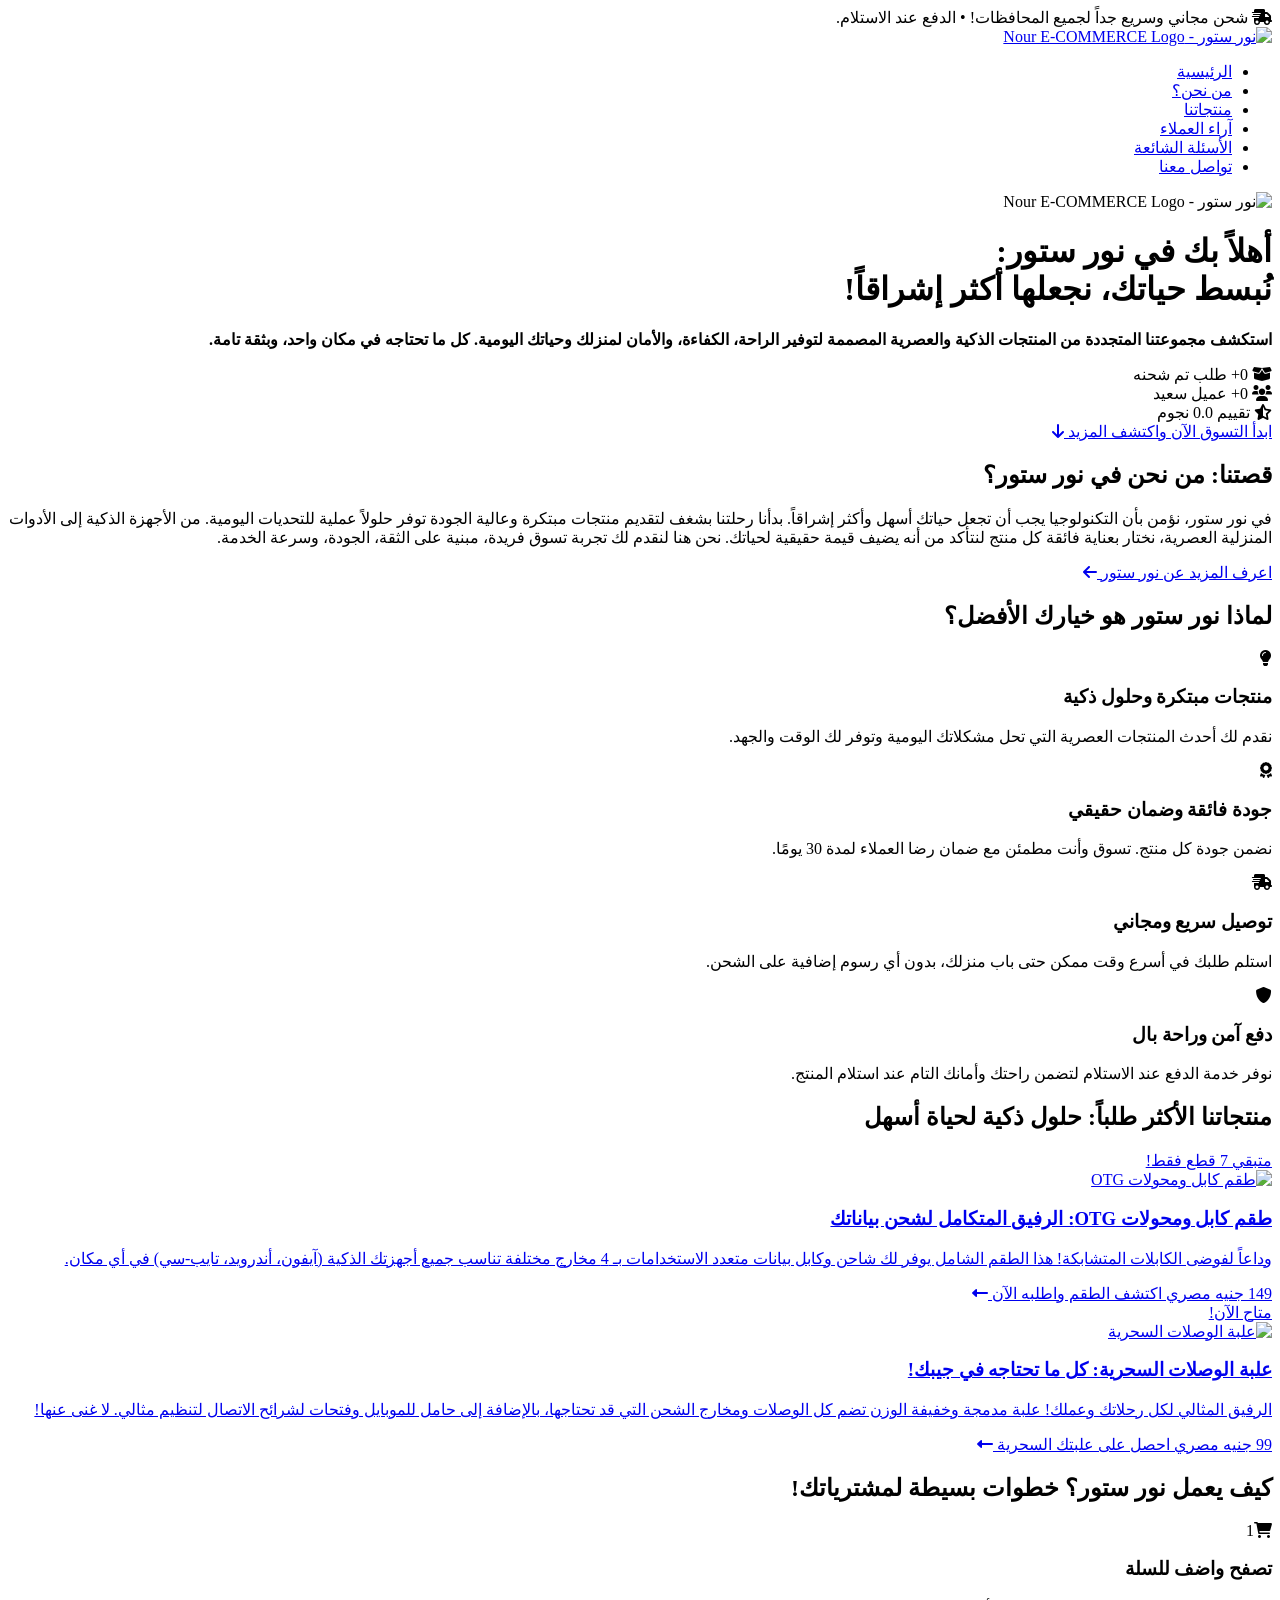
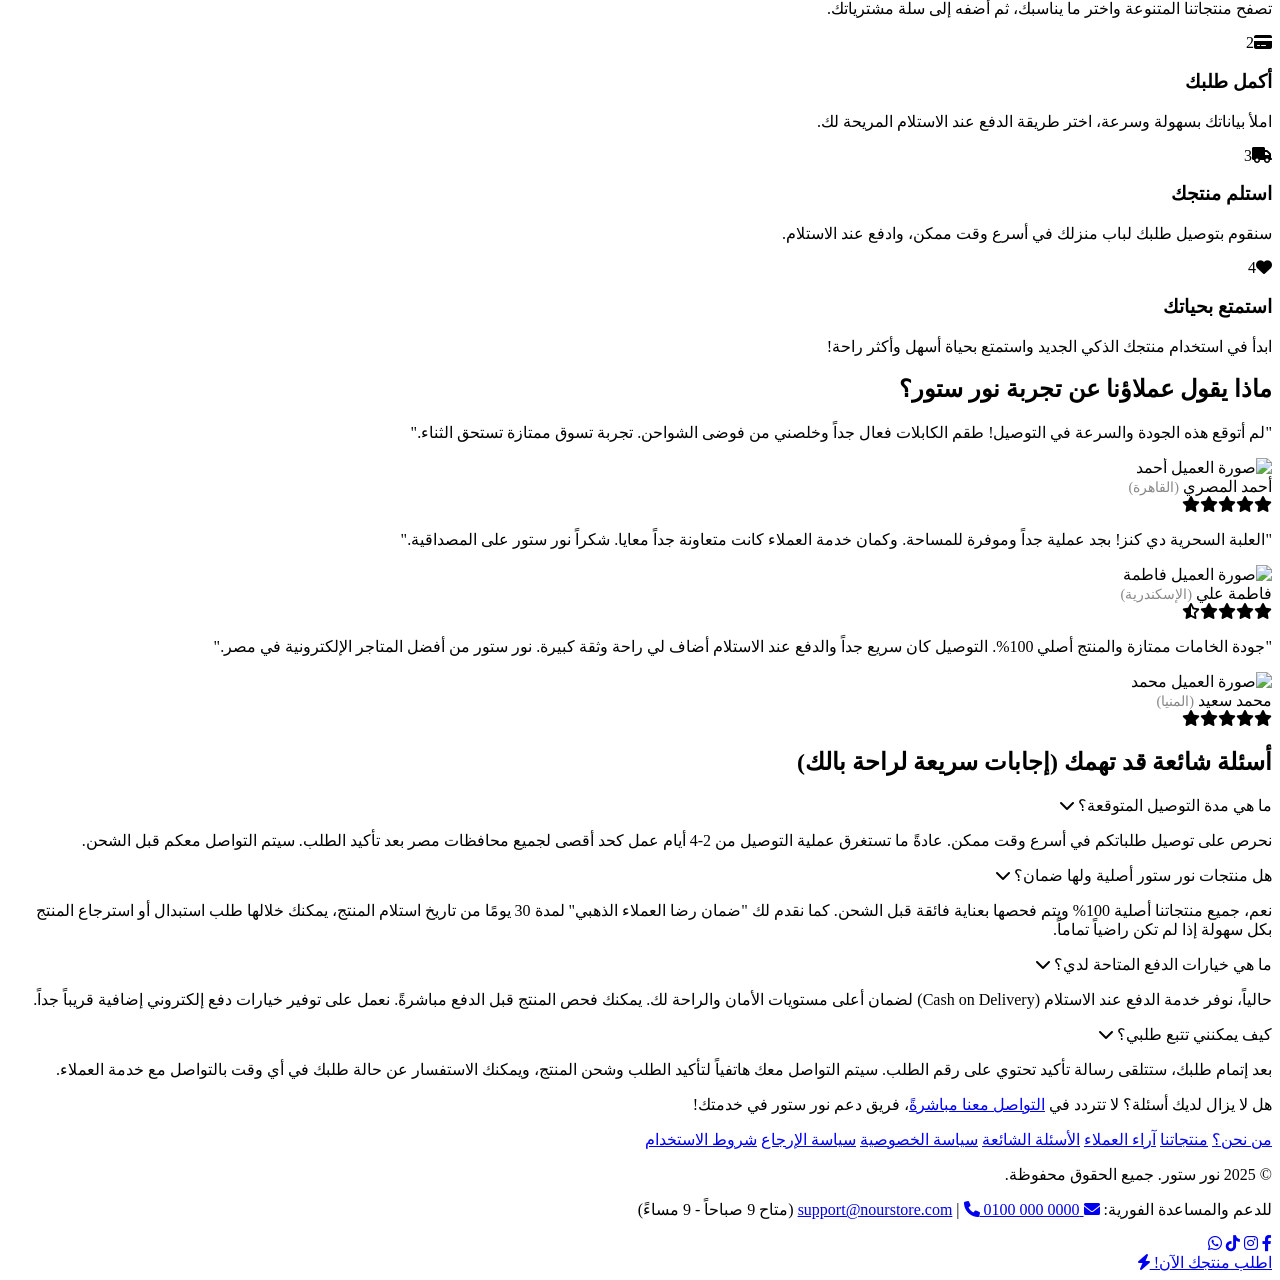
==== commit 8f721475: "Update index.html" ====
--- a/index.html
+++ b/index.html
@@ -13,952 +13,7 @@
     <link href="https://fonts.googleapis.com/css2?family=Cairo:wght@400;600;700;800&family=El+Messiri:wght@700&display=swap" rel="stylesheet">
     <link rel="stylesheet" href="https://cdnjs.cloudflare.com/ajax/libs/font-awesome/6.0.0-beta3/css/all.min.css">
     
-    <style>
-        /* Variables for easy color changes - Updated to match Logo */
-        :root {
-            --primary-color: #BE1E2D; /* Red from Logo */
-            --secondary-color: #333333; /* Dark Gray/Black from Logo */
-            --accent-color: #FFD700; /* Gold Yellow - Kept for highlights/success */
-            --background-light: #f8f8f8; /* Very Light Gray Background */
-            --text-color: #444444; /* Darker Gray Text */
-            --white-color: #ffffff;
-            --light-gray-border: #eee;
-            --shadow-light: rgba(0,0,0,0.08);
-            --shadow-medium: rgba(0,0,0,0.15);
-            --shadow-dark: rgba(0,0,0,0.25);
-            --success-color: #2ecc71; /* Green for success/trust */
-            --info-color: #3498db; /* Blue for info/features */
-        }
-
-        /* Base Styles */
-        body {
-            font-family: 'Cairo', sans-serif;
-            margin: 0;
-            padding: 0;
-            background-color: var(--background-light); /* Solid light background */
-            color: var(--text-color);
-            line-height: 1.7; /* Slightly more space for readability */
-            direction: rtl;
-            overflow-x: hidden;
-            scroll-behavior: smooth;
-        }
-
-        .container {
-            max-width: 1100px;
-            margin: 0 auto;
-            padding: 0 20px; /* Padding for small screens */
-        }
-
-        /* Utility classes */
-        .text-center { text-align: center; }
-        .mb-50 { margin-bottom: 50px; }
-        .mt-50 { margin-top: 50px; }
-        .section-heading {
-            font-family: 'El Messiri', sans-serif;
-            color: var(--primary-color);
-            font-size: 3em; /* Slightly larger for impact */
-            margin-bottom: 25px;
-            position: relative;
-            display: inline-block;
-            padding-bottom: 10px;
-        }
-        .section-heading::after {
-            content: '';
-            display: block;
-            width: 80px; /* Shorter, bolder underline */
-            height: 4px;
-            background-color: var(--secondary-color); /* Matches logo dark color */
-            margin: 10px auto 0;
-            border-radius: 2px;
-        }
-        
-        /* Top Notification Bar */
-        .top-notification-bar {
-            background-color: var(--accent-color);
-            color: var(--secondary-color); /* Dark text for contrast */
-            padding: 10px 20px;
-            text-align: center;
-            font-size: 1.1em;
-            font-weight: 700;
-            box-shadow: 0 2px 5px rgba(0,0,0,0.1);
-            z-index: 1000; /* Ensure it's above other content */
-        }
-        .top-notification-bar span {
-            display: inline-block;
-            animation: pulse 2s infinite ease-in-out;
-        }
-
-        /* Navigation Bar */
-        .navbar {
-            background-color: var(--white-color);
-            padding: 15px 20px;
-            box-shadow: 0 4px 15px var(--shadow-light);
-            position: sticky;
-            top: 0;
-            z-index: 999;
-            display: flex;
-            justify-content: space-between;
-            align-items: center;
-            border-bottom: 1px solid var(--light-gray-border);
-        }
-
-        .navbar .logo {
-            height: 50px; /* Standard size for nav logo */
-            width: auto;
-            transition: transform 0.3s ease;
-        }
-
-        .navbar .logo:hover {
-            transform: scale(1.05);
-        }
-
-        .navbar-links {
-            list-style: none;
-            margin: 0;
-            padding: 0;
-            display: flex;
-            gap: 30px; /* Spacing between links */
-        }
-
-        .navbar-links a {
-            text-decoration: none;
-            color: var(--secondary-color);
-            font-weight: 600;
-            font-size: 1.1em;
-            position: relative;
-            transition: color 0.3s ease;
-        }
-
-        .navbar-links a::after {
-            content: '';
-            position: absolute;
-            width: 0;
-            height: 2px;
-            background-color: var(--primary-color);
-            bottom: -5px;
-            right: 0; /* For RTL */
-            transition: width 0.3s ease;
-        }
-
-        .navbar-links a:hover::after,
-        .navbar-links a.active::after {
-            width: 100%;
-            left: 0; /* For RTL */
-        }
-
-        .navbar-links a:hover,
-        .navbar-links a.active {
-            color: var(--primary-color);
-        }
-
-        /* Hero Section */
-        .hero-section {
-            background: linear-gradient(to bottom, var(--primary-color), #BE1E2D); /* Solid red gradient */
-            color: var(--white-color);
-            padding: 60px 20px;
-            text-align: center;
-            position: relative;
-            overflow: hidden;
-            border-bottom-left-radius: 60px; /* More pronounced curve */
-            border-bottom-right-radius: 60px;
-            margin-bottom: 60px;
-            min-height: 80vh; /* Taller hero */
-            display: flex;
-            flex-direction: column;
-            align-items: center;
-            justify-content: center;
-            box-shadow: 0 10px 30px var(--shadow-dark); /* Stronger shadow for depth */
-            position: relative; /* For the particle effect */
-            z-index: 1;
-        }
-
-        /* Particle effect for hero section */
-        .hero-section::before {
-            content: '';
-            position: absolute;
-            top: 0;
-            left: 0;
-            width: 100%;
-            height: 100%;
-            background-image: url('data:image/svg+xml;charset=UTF-8,<svg xmlns="http://www.w3.org/2000/svg" width="100" height="100" viewBox="0 0 100 100"><circle cx="50" cy="50" r="2" fill="rgba(255,255,255,0.2)"/></svg>');
-            background-size: 20px 20px;
-            opacity: 0.8;
-            animation: subtleParticles 15s infinite linear;
-            z-index: -1;
-        }
-
-        @keyframes subtleParticles {
-            from { background-position: 0 0; }
-            to { background-position: 100px 100px; }
-        }
-
-
-        .hero-logo-big {
-            margin-bottom: 30px; /* Space above title */
-            animation: fadeIn 1s ease-out;
-            max-width: 250px; /* Adjust logo size */
-            height: auto;
-            filter: drop-shadow(0 5px 10px rgba(0,0,0,0.3)); /* Shadow for logo */
-        }
-
-        .hero-content {
-            z-index: 1;
-            padding-top: 0; /* No extra padding needed here */
-        }
-
-        .hero-section h1 {
-            font-family: 'El Messiri', sans-serif;
-            font-size: 4.5em; /* Adjusted size */
-            margin-bottom: 20px;
-            animation: slideInFromTop 1s ease-out;
-            text-shadow: 2px 2px 8px rgba(0,0,0,0.4);
-            line-height: 1.3;
-        }
-
-        .hero-section p {
-            font-size: 1.5em;
-            max-width: 700px; /* Slightly narrower for focus */
-            margin: 0 auto 40px;
-            opacity: 0.98;
-            animation: fadeIn 1.5s ease-out;
-            font-weight: 500;
-            line-height: 1.8;
-        }
-        
-        /* Trust Counters in Hero */
-        .hero-trust-counters {
-            display: flex;
-            justify-content: center;
-            gap: 40px; /* Reduced gap */
-            margin-top: 30px;
-            margin-bottom: 40px;
-            flex-wrap: wrap;
-        }
-        .counter-item {
-            font-size: 1.4em; /* Slightly smaller */
-            font-weight: 700;
-            color: var(--accent-color); /* Gold for emphasis */
-            display: flex;
-            align-items: center;
-            gap: 8px;
-            opacity: 0;
-            animation: fadeIn 2s ease-out forwards;
-        }
-        .counter-item:nth-child(1) { animation-delay: 0.5s; }
-        .counter-item:nth-child(2) { animation-delay: 0.8s; }
-        .counter-item:nth-child(3) { animation-delay: 1.1s; }
-        .counter-item i {
-            font-size: 1.8em; /* Adjusted icon size */
-            color: var(--white-color);
-            text-shadow: 1px 1px 3px rgba(0,0,0,0.3);
-        }
-
-        .cta-button {
-            display: inline-block;
-            background-color: var(--secondary-color); /* Dark button for contrast */
-            color: var(--white-color);
-            padding: 16px 45px;
-            text-decoration: none;
-            font-size: 1.4em;
-            font-weight: 700;
-            border-radius: 50px;
-            transition: background-color 0.3s ease, transform 0.3s ease, box-shadow 0.3s ease;
-            box-shadow: 0 8px 20px var(--shadow-dark);
-            animation: scaleIn 1.8s ease-out;
-            letter-spacing: 0.5px;
-            border: 2px solid var(--secondary-color); /* Solid border */
-        }
-
-        .cta-button:hover {
-            background-color: var(--white-color); /* White on hover */
-            color: var(--secondary-color); /* Dark text on hover */
-            transform: translateY(-5px) scale(1.02);
-            box-shadow: 0 12px 25px var(--shadow-dark);
-            border-color: var(--secondary-color); /* Keep border color */
-        }
-
-        /* Sticky CTA Button */
-        .sticky-cta-button {
-            position: fixed;
-            bottom: 25px;
-            left: 50%;
-            transform: translateX(-50%);
-            background-color: var(--secondary-color);
-            color: var(--white-color);
-            padding: 15px 35px;
-            border-radius: 50px;
-            font-size: 1.2em;
-            font-weight: 700;
-            text-decoration: none;
-            box-shadow: 0 5px 15px var(--shadow-dark);
-            z-index: 1001;
-            transition: all 0.3s ease;
-            display: none; /* Hidden by default, shown by JS */
-            border: 2px solid var(--secondary-color);
-        }
-        .sticky-cta-button:hover {
-            background-color: var(--white-color);
-            color: var(--secondary-color);
-            transform: translateX(-50%) translateY(-5px) scale(1.02);
-        }
-
-        /* General Section Styling */
-        section {
-            padding: 70px 20px;
-            background-color: var(--white-color);
-            border-radius: 15px; /* Slightly more rounded */
-            box-shadow: 0 8px 20px var(--shadow-light); /* More prominent shadow */
-            margin-bottom: 60px;
-            overflow: hidden; /* For inner elements */
-            animation: fadeInOnScroll 1s ease-out forwards; /* Fade in when section is visible */
-            opacity: 0; /* Start hidden */
-            transform: translateY(20px); /* Start slightly down */
-        }
-
-        /* About Us Section */
-        .about-us-section {
-            background-color: var(--info-color); /* A pleasant blue */
-            color: var(--white-color);
-            padding: 70px 20px;
-            text-align: center;
-            border-radius: 15px;
-            box-shadow: 0 8px 20px rgba(0,0,0,0.3);
-            margin-bottom: 60px;
-        }
-
-        .about-us-section .section-heading {
-            color: var(--white-color);
-        }
-
-        .about-us-section .section-heading::after {
-            background-color: var(--accent-color);
-        }
-        .about-us-section p {
-            font-size: 1.3em;
-            max-width: 800px;
-            margin: 0 auto 30px;
-            line-height: 1.9;
-        }
-        .about-us-section .about-link {
-            display: inline-block;
-            background-color: var(--accent-color);
-            color: var(--secondary-color);
-            padding: 12px 30px;
-            border-radius: 50px;
-            text-decoration: none;
-            font-weight: 700;
-            transition: background-color 0.3s ease, transform 0.3s ease;
-            box-shadow: 0 4px 10px rgba(0,0,0,0.2);
-        }
-        .about-us-section .about-link:hover {
-            background-color: var(--white-color);
-            transform: translateY(-3px);
-            color: var(--primary-color);
-        }
-
-
-        /* Why Nour Store Section */
-        .why-nour-store-section {
-            background-color: #f0f0f0; /* Lighter background for contrast */
-            padding: 70px 20px;
-            text-align: center;
-            border-radius: 15px;
-            box-shadow: 0 8px 20px var(--shadow-light);
-            margin-bottom: 60px;
-        }
-        .why-grid {
-            display: grid;
-            grid-template-columns: repeat(auto-fit, minmax(280px, 1fr)); /* Slightly larger min-width */
-            gap: 30px; /* Reduced gap */
-            margin-top: 40px;
-        }
-        .why-item {
-            display: flex;
-            flex-direction: column;
-            align-items: center;
-            background-color: var(--white-color);
-            padding: 30px;
-            border-radius: 12px;
-            box-shadow: 0 5px 15px rgba(0,0,0,0.08);
-            transition: transform 0.3s ease, box-shadow 0.3s ease;
-            text-align: center;
-            border-bottom: 5px solid var(--primary-color); /* Highlight color changed to primary */
-            position: relative;
-            overflow: hidden;
-        }
-        .why-item::before {
-            content: '';
-            position: absolute;
-            top: 0;
-            right: 0;
-            width: 100%;
-            height: 100%;
-            background: linear-gradient(45deg, rgba(255,255,255,0.0) 0%, rgba(255,255,255,0.0) 49%, rgba(255,255,255,0.1) 50%, rgba(255,255,255,0.0) 100%);
-            transition: background 0.3s ease;
-        }
-        .why-item:hover::before {
-            background: linear-gradient(45deg, rgba(255,255,255,0.0) 0%, rgba(255,255,255,0.0) 40%, rgba(255,255,255,0.2) 50%, rgba(255,255,255,0.0) 60%, rgba(255,255,255,0.0) 100%);
-        }
-        .why-item:hover {
-            transform: translateY(-10px); /* More pronounced hover */
-            box-shadow: 0 10px 25px rgba(0,0,0,0.15);
-        }
-        .why-item i {
-            font-size: 3.8em; /* Slightly larger icons */
-            color: var(--primary-color); /* Primary color for icons */
-            margin-bottom: 20px;
-        }
-        .why-item h3 {
-            font-size: 1.7em; /* Slightly larger */
-            color: var(--secondary-color); /* Darker heading */
-            margin-bottom: 15px;
-        }
-        .why-item p {
-            font-size: 1.05em;
-            color: var(--text-color);
-        }
-
-        /* Products Section */
-        .products-section {
-            padding: 70px 20px;
-            text-align: center;
-            background-color: var(--background-light); /* Different background for contrast */
-            box-shadow: none; /* No shadow for section itself */
-            border-radius: 0; /* No border radius */
-        }
-
-        .product-grid {
-            display: grid;
-            grid-template-columns: repeat(auto-fit, minmax(320px, 1fr)); /* Slightly wider cards */
-            gap: 35px; /* Adjusted gap */
-            justify-content: center;
-        }
-
-        .product-card-item {
-            background-color: var(--white-color);
-            border-radius: 18px; /* More rounded corners */
-            box-shadow: 0 10px 30px var(--shadow-medium); /* Stronger shadow */
-            overflow: hidden;
-            transition: transform 0.4s ease, box-shadow 0.4s ease;
-            text-align: right;
-            border: none; /* Removed border */
-            display: flex;
-            flex-direction: column;
-            justify-content: space-between;
-            text-decoration: none;
-            color: inherit;
-            position: relative;
-        }
-
-        .product-card-item:hover {
-            transform: translateY(-15px) scale(1.02); /* More pronounced hover */
-            box-shadow: 0 20px 45px var(--shadow-dark);
-        }
-
-        .product-card-item img {
-            width: 100%;
-            height: 250px; /* Taller images */
-            object-fit: cover;
-            border-bottom: 1px solid var(--light-gray-border);
-            transition: transform 0.4s ease;
-        }
-
-        .product-card-item:hover img {
-            transform: scale(1.08); /* More zoom on hover */
-        }
-
-        .product-stock-badge {
-            position: absolute;
-            top: 18px; /* Adjusted position */
-            right: 18px;
-            background-color: var(--secondary-color); /* Dark badge */
-            color: var(--white-color);
-            padding: 6px 12px;
-            border-radius: 7px;
-            font-size: 0.95em;
-            font-weight: 700;
-            z-index: 10;
-            box-shadow: 0 2px 5px rgba(0,0,0,0.2);
-        }
-        .product-stock-badge.low {
-            background-color: var(--accent-color); /* Gold for low stock */
-            color: var(--secondary-color); /* Dark text for gold */
-            animation: pulse 1.5s infinite;
-        }
-        .product-stock-badge.very-low {
-            background-color: var(--primary-color); /* Red for very low stock */
-            animation: bounce 1s infinite;
-        }
-
-        .product-info {
-            padding: 25px;
-            flex-grow: 1;
-            display: flex;
-            flex-direction: column;
-            justify-content: space-between;
-        }
-
-        .product-info h3 {
-            font-family: 'Cairo', sans-serif;
-            font-size: 1.9em; /* Larger title */
-            color: var(--primary-color);
-            margin-top: 0;
-            margin-bottom: 15px;
-            text-align: center;
-        }
-
-        .product-info p {
-            font-size: 1.1em; /* Larger description */
-            color: var(--text-color);
-            margin-bottom: 25px;
-            text-align: justify;
-            line-height: 1.7;
-        }
-
-        .product-price {
-            font-size: 1.8em;
-            font-weight: 800;
-            color: var(--secondary-color);
-            text-align: center;
-            margin-bottom: 15px;
-            display: block;
-        }
-        .product-price span {
-            color: var(--primary-color);
-        }
-
-        .product-button {
-            display: block;
-            background-color: var(--primary-color); /* Primary color button */
-            color: var(--white-color);
-            padding: 14px 28px;
-            text-decoration: none;
-            font-size: 1.2em;
-            font-weight: 700;
-            border-radius: 10px;
-            transition: background-color 0.3s ease, transform 0.3s ease;
-            text-align: center;
-            margin-top: auto;
-            border: 2px solid var(--primary-color);
-        }
-
-        .product-button:hover {
-            background-color: var(--white-color);
-            color: var(--primary-color);
-            transform: translateY(-5px);
-            box-shadow: 0 5px 15px rgba(0,0,0,0.1);
-        }
-
-        /* Testimonials Section */
-        .testimonials-section {
-            background-color: var(--background-light); /* Consistent light background */
-            padding: 70px 20px;
-            text-align: center;
-            border-radius: 15px;
-            box-shadow: 0 8px 20px var(--shadow-light);
-            margin-bottom: 60px;
-        }
-        .testimonial-grid {
-            display: grid;
-            grid-template-columns: repeat(auto-fit, minmax(300px, 1fr));
-            gap: 30px;
-            margin-top: 40px;
-        }
-        .testimonial-card {
-            background-color: var(--white-color);
-            border-radius: 12px;
-            padding: 30px; /* More padding */
-            box-shadow: 0 5px 15px var(--shadow-light);
-            text-align: right;
-            transition: transform 0.3s ease, box-shadow 0.3s ease;
-            border-left: 6px solid var(--accent-color); /* Thicker accent border */
-        }
-        .testimonial-card:hover {
-            transform: translateY(-8px);
-            box-shadow: 0 8px 20px var(--shadow-medium);
-        }
-        .testimonial-card p {
-            font-style: italic;
-            margin-bottom: 20px; /* More space */
-            color: var(--text-color);
-            line-height: 1.8; /* Better readability */
-            font-size: 1.05em;
-        }
-        .testimonial-card .customer-info {
-            display: flex;
-            align-items: center;
-            gap: 15px; /* More space */
-            margin-top: 20px;
-            border-top: 1px solid #eee;
-            padding-top: 15px;
-        }
-        .testimonial-card .customer-avatar {
-            width: 60px; /* Larger avatar */
-            height: 60px;
-            border-radius: 50%;
-            object-fit: cover;
-            border: 3px solid var(--primary-color); /* Primary color border */
-            box-shadow: 0 2px 5px rgba(0,0,0,0.15);
-        }
-        .testimonial-card .customer-details {
-            text-align: right;
-        }
-        .testimonial-card .customer-name {
-            font-weight: 700;
-            color: var(--secondary-color); /* Darker name */
-            font-size: 1.2em;
-            margin-bottom: 5px;
-        }
-        .testimonial-card .customer-rating {
-            color: var(--accent-color);
-            font-size: 1em;
-        }
-
-        /* How It Works Section */
-        .how-it-works-section {
-            background-color: var(--secondary-color); /* Dark background from logo */
-            color: var(--white-color);
-            padding: 70px 20px;
-            text-align: center;
-            border-radius: 15px;
-            box-shadow: 0 8px 20px var(--shadow-dark);
-            margin-bottom: 60px;
-        }
-        .how-it-works-section .section-heading {
-            color: var(--white-color);
-        }
-        .how-it-works-section .section-heading::after {
-            background-color: var(--primary-color); /* Red line */
-        }
-        .steps-grid {
-            display: flex;
-            justify-content: center;
-            gap: 40px; /* More gap */
-            flex-wrap: wrap;
-            margin-top: 50px; /* More top margin */
-        }
-        .step-item {
-            display: flex;
-            flex-direction: column;
-            align-items: center;
-            text-align: center;
-            max-width: 260px; /* Slightly narrower for more items */
-            padding: 25px;
-            border-radius: 12px;
-            background-color: rgba(255,255,255,0.08); /* More transparent */
-            transition: background-color 0.3s ease, transform 0.3s ease;
-            box-shadow: 0 5px 15px rgba(0,0,0,0.2);
-        }
-        .step-item:hover {
-            background-color: rgba(255,255,255,0.15);
-            transform: translateY(-8px);
-        }
-        .step-item .icon-circle {
-            background-color: var(--primary-color); /* Primary color for circle */
-            width: 80px; /* Larger circle */
-            height: 80px;
-            border-radius: 50%;
-            display: flex;
-            align-items: center;
-            justify-content: center;
-            margin-bottom: 25px;
-            box-shadow: 0 4px 12px rgba(0,0,0,0.4);
-            border: 4px solid var(--accent-color); /* Gold border */
-            position: relative;
-        }
-        .step-item .icon-circle i {
-            font-size: 2.8em; /* Larger icon */
-            color: var(--white-color);
-        }
-        .step-item .step-number {
-            position: absolute;
-            top: -12px; /* Adjusted position */
-            right: -12px;
-            background-color: var(--accent-color);
-            color: var(--secondary-color); /* Dark text for numbers */
-            width: 35px; /* Larger number badge */
-            height: 35px;
-            border-radius: 50%;
-            display: flex;
-            align-items: center;
-            justify-content: center;
-            font-weight: 800;
-            font-size: 1.2em;
-            box-shadow: 0 3px 8px rgba(0,0,0,0.3);
-        }
-        .step-item h3 {
-            font-size: 1.6em; /* Larger heading */
-            margin-bottom: 12px;
-            color: var(--white-color);
-        }
-        .step-item p {
-            font-size: 1.05em;
-            opacity: 0.95;
-            line-height: 1.7;
-        }
-        .steps-grid .step-item + .step-item::before {
-            content: "\f060"; /* Arrow pointing right */
-            font-family: 'Font Awesome 5 Free';
-            font-weight: 900;
-            position: relative;
-            font-size: 2.5em; /* Larger arrow */
-            color: var(--accent-color);
-            margin: 0 -25px 0 -25px; /* Adjust spacing */
-            display: flex;
-            align-items: center;
-            justify-content: center;
-            transform: translateY(20px); /* Align with icons */
-            opacity: 0.6;
-            display: none; /* Hidden by default */
-        }
-        @media (min-width: 768px) {
-            .steps-grid .step-item + .step-item::before {
-                display: block;
-            }
-        }
-        /* FAQ Section */
-        .faq-section {
-            background-color: var(--white-color);
-            padding: 70px 20px;
-            text-align: center;
-            border-radius: 15px;
-            box-shadow: 0 8px 20px var(--shadow-light);
-            margin-bottom: 60px;
-        }
-        .faq-list {
-            margin-top: 40px;
-            max-width: 800px; /* Narrower for better readability */
-            margin-left: auto;
-            margin-right: auto;
-        }
-        .faq-item {
-            border-bottom: 1px solid var(--light-gray-border);
-            padding: 18px 0; /* More padding */
-            text-align: right;
-        }
-        .faq-item:last-child { border-bottom: none; }
-        .faq-question {
-            font-weight: 700;
-            font-size: 1.2em; /* Slightly larger question */
-            color: var(--secondary-color); /* Darker question color */
-            cursor: pointer;
-            display: flex;
-            justify-content: space-between;
-            align-items: center;
-            padding: 10px 0;
-            transition: color 0.3s ease;
-        }
-        .faq-question:hover {
-            color: var(--primary-color); /* Red on hover */
-        }
-        .faq-question i {
-            transition: transform 0.3s ease;
-            color: var(--primary-color); /* Red icon */
-        }
-        .faq-question.active i {
-            transform: rotate(180deg);
-            color: var(--secondary-color); /* Dark icon when open */
-        }
-        .faq-answer {
-            max-height: 0;
-            overflow: hidden;
-            transition: max-height 0.5s ease-out, padding 0.5s ease-out; /* Slower transition */
-            padding-right: 20px;
-            text-align: justify;
-            color: var(--text-color);
-            font-size: 1.05em; /* Slightly larger answer */
-            margin-top: 0;
-            line-height: 1.7;
-        }
-        .faq-answer.open {
-            max-height: 300px; /* Adjust as needed for content */
-            padding-top: 15px;
-            padding-bottom: 15px;
-        }
-        .faq-contact-text {
-            font-size: 1.15em; /* Larger text */
-            margin-top: 40px; /* More margin */
-            color: var(--text-color);
-        }
-        .faq-contact-text a {
-            color: var(--primary-color); /* Primary color for link */
-            text-decoration: none;
-            font-weight: 700;
-            transition: color 0.3s ease;
-        }
-        .faq-contact-text a:hover {
-            color: var(--secondary-color); /* Darker on hover */
-            text-decoration: underline;
-        }
-
-        /* Footer */
-        footer {
-            background-color: var(--secondary-color); /* Dark background from logo */
-            color: var(--white-color);
-            text-align: center;
-            padding: 50px 20px; /* More padding */
-            margin-top: 60px;
-            border-top-left-radius: 60px; /* More pronounced curve */
-            border-top-right-radius: 60px;
-            box-shadow: 0 -8px 20px var(--shadow-dark); /* Shadow pointing upwards */
-        }
-
-        footer p {
-            margin: 0;
-            font-size: 0.98em;
-            opacity: 0.95;
-            line-height: 1.6;
-        }
-        footer .contact-info {
-            margin-top: 20px;
-            font-size: 1.05em;
-        }
-        footer .contact-info a {
-            color: var(--white-color);
-            text-decoration: none;
-            margin: 0 10px;
-            transition: color 0.3s ease;
-        }
-        footer .contact-info a:hover {
-            color: var(--accent-color);
-        }
-        .footer-nav-links {
-            margin-top: 30px;
-            margin-bottom: 25px;
-        }
-        .footer-nav-links a {
-            color: var(--white-color);
-            text-decoration: none;
-            font-weight: 600;
-            margin: 0 18px; /* More spacing */
-            font-size: 1.08em;
-            transition: color 0.3s ease, transform 0.3s ease;
-        }
-        .footer-nav-links a:hover {
-            color: var(--primary-color); /* Red on hover */
-            transform: scale(1.08);
-        }
-        .social-links {
-            margin-top: 20px;
-        }
-        .social-links a {
-            color: var(--white-color);
-            font-size: 1.8em; /* Slightly larger social icons */
-            margin: 0 15px;
-            transition: color 0.3s ease, transform 0.3s ease;
-        }
-        .social-links a:hover {
-            color: var(--primary-color); /* Red on hover */
-            transform: scale(1.25);
-        }
-
-        /* Animations */
-        @keyframes slideInFromTop {
-            0% { transform: translateY(-50px); opacity: 0; }
-            100% { transform: translateY(0); opacity: 1; }
-        }
-
-        @keyframes fadeIn {
-            0% { opacity: 0; }
-            100% { opacity: 1; }
-        }
-
-        @keyframes scaleIn {
-            0% { transform: scale(0.8); opacity: 0; }
-            100% { transform: scale(1); opacity: 1; }
-        }
-        @keyframes bounceIn {
-            0%, 20%, 40%, 60%, 80%, 100% {
-                -webkit-transition-timing-function: cubic-bezier(0.215, 0.610, 0.355, 1.000);
-                transition-timing-function: cubic-bezier(0.215, 0.610, 0.355, 1.000);
-            }
-            0% { opacity: 0; -webkit-transform: scale3d(.3, .3, .3); transform: scale3d(.3, .3, .3); }
-            20% { -webkit-transform: scale3d(1.1, 1.1, 1.1); transform: scale3d(1.1, 1.1, 1.1); }
-            40% { -webkit-transform: scale3d(.9, .9, .9); transform: scale3d(.9, .9, .9); }
-            60% { opacity: 1; -webkit-transform: scale3d(1.03, 1.03, 1.03); transform: scale3d(1.03, 1.03, 1.03); }
-            80% { -webkit-transform: scale3d(.97, .97, .97); transform: scale3d(.97, .97, .97); }
-            100% { opacity: 1; -webkit-transform: scale3d(1, 1, 1); transform: scale3d(1, 1, 1); }
-        }
-        @keyframes pulse {
-            0% { transform: scale(1); opacity: 1; }
-            50% { transform: scale(1.03); opacity: 0.95; } /* Softer pulse */
-            100% { transform: scale(1); opacity: 1; }
-        }
-        @keyframes bounce {
-            0%, 20%, 50%, 80%, 100% {transform: translateY(0);}
-            40% {transform: translateY(-8px);} /* More pronounced bounce */
-            60% {transform: translateY(-4px);}
-        }
-
-        @keyframes fadeInOnScroll {
-            to { opacity: 1; transform: translateY(0); }
-        }
-
-        /* Responsive Adjustments */
-        @media (max-width: 900px) {
-            .navbar-links { gap: 20px; }
-            .hero-logo-big { max-width: 200px; }
-            .hero-section h1 { font-size: 3.5em; }
-            .hero-section p { font-size: 1.2em; }
-            .counter-item { font-size: 1.2em; gap: 5px; }
-            .counter-item i { font-size: 1.8em; }
-            .cta-button { padding: 15px 40px; font-size: 1.3em; }
-            .section-heading { font-size: 2.5em; }
-            .about-us-section p { font-size: 1.1em; }
-            .why-grid { grid-template-columns: repeat(auto-fit, minmax(250px, 1fr)); }
-            .why-item i { font-size: 3.2em; }
-            .how-it-works-section .section-heading { font-size: 2.5em; }
-            .steps-grid { flex-direction: column; align-items: center; }
-            .steps-grid .step-item + .step-item::before { display: none; } /* Hide arrow on mobile */
-            .product-grid { grid-template-columns: repeat(auto-fit, minmax(280px, 1fr)); gap: 30px; }
-            .product-card-item img { height: 220px; }
-        }
-
-        @media (max-width: 600px) {
-            .container { padding: 0 15px; }
-            .top-notification-bar { font-size: 0.9em; padding: 8px 10px; }
-            
-            .navbar { flex-direction: column; padding: 10px 15px; }
-            .navbar .logo { margin-bottom: 10px; }
-            .navbar-links { flex-wrap: wrap; justify-content: center; gap: 15px 25px; }
-            .navbar-links a { font-size: 1em; }
-
-            .hero-section { padding: 50px 15px; border-bottom-left-radius: 40px; border-bottom-right-radius: 40px; min-height: 70vh; margin-bottom: 40px; }
-            .hero-logo-big { max-width: 180px; margin-bottom: 25px; }
-            .hero-section h1 { font-size: 2.8em; margin-bottom: 15px; }
-            .hero-section p { font-size: 1.1em; margin-bottom: 30px; }
-            .hero-trust-counters { flex-direction: column; gap: 15px; margin-top: 25px; }
-            .counter-item { font-size: 1.1em; }
-            .counter-item i { font-size: 1.6em; }
-            .cta-button { padding: 12px 30px; font-size: 1.2em; }
-            section { padding: 50px 15px; margin-bottom: 40px; border-radius: 12px; }
-            .section-heading { font-size: 2.2em; }
-            .section-heading::after { width: 60px; height: 3px; }
-            .about-us-section p { font-size: 1em; }
-            .why-item { padding: 25px; border-bottom-width: 4px; }
-            .why-item i { font-size: 3em; }
-            .why-item h3 { font-size: 1.5em; }
-            .product-grid { grid-template-columns: 1fr; gap: 20px; }
-            .product-card-item img { height: 200px; }
-            .product-info h3 { font-size: 1.7em; }
-            .product-info p { font-size: 1em; }
-            .product-price { font-size: 1.5em; }
-            .product-button { padding: 10px 20px; font-size: 1.1em; }
-            .testimonial-grid { grid-template-columns: 1fr; }
-            .how-it-works-section { padding: 50px 15px; margin-bottom: 40px; border-radius: 12px; }
-            .step-item { max-width: 100%; padding: 20px; }
-            .step-item .icon-circle { width: 70px; height: 70px; border-width: 3px; margin-bottom: 20px;}
-            .step-item .icon-circle i { font-size: 2.5em; }
-            .step-item .step-number { width: 30px; height: 30px; font-size: 1.1em; top: -10px; right: -10px; }
-            .faq-question { font-size: 1.1em; }
-            .faq-answer { font-size: 1em; }
-            .faq-contact-text { font-size: 1em; margin-top: 30px; }
-            footer { padding: 30px 15px; margin-top: 40px; border-top-left-radius: 40px; border-top-right-radius: 40px; }
-            .footer-nav-links a { margin: 0 10px; font-size: 1em; }
-            .social-links a { font-size: 1.6em; margin: 0 10px; }
-            .sticky-cta-button { padding: 12px 25px; font-size: 1em; bottom: 15px; }
-        }
-    </style>
+    <link rel="stylesheet" href="style.css">
 </head>
 <body>
 
@@ -1221,172 +276,7 @@
         اطلب منتجك الآن! <i class="fas fa-bolt"></i>
     </a>
 
-    <script>
-        // JavaScript for Smooth Scrolling and Navbar Active State
-        document.querySelectorAll('a[href^="#"]').forEach(anchor => {
-            anchor.addEventListener('click', function (e) {
-                e.preventDefault();
-                const targetId = this.getAttribute('href');
-                if (targetId === '#') return; 
-
-                const targetElement = document.querySelector(targetId);
-                if (targetElement) {
-                    targetElement.scrollIntoView({
-                        behavior: 'smooth'
-                    });
-                    // Update active state in navbar
-                    document.querySelectorAll('.navbar-links .nav-link').forEach(link => {
-                        link.classList.remove('active');
-                    });
-                    this.classList.add('active');
-                }
-            });
-        });
-
-        // JavaScript for FAQ Accordion
-        document.querySelectorAll('.faq-question').forEach(question => {
-            question.addEventListener('click', () => {
-                const answer = question.nextElementSibling;
-                const icon = question.querySelector('i');
-
-                // Close all other open answers
-                document.querySelectorAll('.faq-answer.open').forEach(openAnswer => {
-                    if (openAnswer !== answer) {
-                        openAnswer.classList.remove('open');
-                        openAnswer.style.maxHeight = null;
-                        openAnswer.previousElementSibling.querySelector('i').classList.remove('active');
-                    }
-                });
-
-                // Toggle current answer
-                question.classList.toggle('active');
-                icon.classList.toggle('active');
-                if (answer.classList.contains('open')) {
-                    answer.classList.remove('open');
-                    answer.style.maxHeight = null;
-                } else {
-                    answer.classList.add('open');
-                    answer.style.maxHeight = answer.scrollHeight + "px";
-                }
-            });
-        });
-
-        // JavaScript for Sticky CTA Button
-        const stickyCtaButton = document.getElementById('stickyCtaButton');
-        const heroSection = document.getElementById('hero-section'); 
-        const navbar = document.querySelector('.navbar');
-
-        window.addEventListener('scroll', () => {
-            const heroBottom = heroSection.getBoundingClientRect().bottom;
-            const navbarHeight = navbar.offsetHeight;
-
-            // Show/hide sticky CTA button
-            if (window.scrollY > heroBottom) {
-                stickyCtaButton.style.display = 'block';
-                stickyCtaButton.style.opacity = '1';
-            } else {
-                stickyCtaButton.style.opacity = '0';
-                setTimeout(() => {
-                    if (window.scrollY <= heroBottom) { // Re-check in case user scrolled back quickly
-                        stickyCtaButton.style.display = 'none';
-                    }
-                }, 300); 
-            }
-
-            // Highlight active navbar link based on scroll position
-            const sections = document.querySelectorAll('section, header.hero-section, footer');
-            let currentActive = null;
-            sections.forEach(section => {
-                const sectionTop = section.offsetTop - navbarHeight - 50; // Adjust for navbar height and some buffer
-                const sectionBottom = sectionTop + section.offsetHeight;
-
-                if (window.scrollY >= sectionTop && window.scrollY < sectionBottom) {
-                    let id = section.getAttribute('id');
-                    if (!id && section.classList.contains('hero-section')) {
-                        id = 'hero-section'; // Special case for hero section
-                    }
-                    if (id) {
-                         const correspondingLink = document.querySelector(`.navbar-links a[href="#${id}"]`);
-                         if (correspondingLink) {
-                             currentActive = correspondingLink;
-                         }
-                    }
-                }
-            });
-
-            document.querySelectorAll('.navbar-links .nav-link').forEach(link => {
-                link.classList.remove('active');
-            });
-            if (currentActive) {
-                currentActive.classList.add('active');
-            }
-        });
-        
-        // Simple counter animation for Hero Trust Counters (simulated growth)
-        function animateCounter(id, start, end, duration) {
-            const obj = document.getElementById(id);
-            if (!obj) return;
-            let current = start;
-            const range = end - start;
-            let increment = end > start ? 1 : -1;
-            const stepTime = Math.abs(Math.floor(duration / range));
-            const timer = setInterval(() => {
-                current += increment;
-                // For rating, format to one decimal place
-                if (id === 'ratingCounter') {
-                    obj.textContent = current.toFixed(1);
-                } else {
-                    obj.textContent = Math.round(current) + '+';
-                }
-                if (current >= end && increment > 0 || current <= end && increment < 0) {
-                    clearInterval(timer);
-                    // Ensure final value is exact for counters
-                    if (id === 'ratingCounter') {
-                        obj.textContent = end.toFixed(1);
-                    } else {
-                        obj.textContent = end + '+';
-                    }
-                }
-            }, stepTime);
-        }
-
-        // Intersection Observer for Section Animations
-        const sectionsToAnimate = document.querySelectorAll('section');
-        const observerOptions = {
-            root: null, // viewport
-            rootMargin: '0px',
-            threshold: 0.1 // Trigger when 10% of the section is visible
-        };
-
-        const sectionObserver = new IntersectionObserver((entries, observer) => {
-            entries.forEach(entry => {
-                if (entry.isIntersecting) {
-                    entry.target.style.opacity = '1';
-                    entry.target.style.transform = 'translateY(0)';
-                    observer.unobserve(entry.target); // Stop observing once animated
-                }
-            });
-        }, observerOptions);
-
-        sectionsToAnimate.forEach(section => {
-            sectionObserver.observe(section);
-        });
-
-
-        document.addEventListener('DOMContentLoaded', () => {
-            // Animate counters on page load
-            animateCounter('ordersCounter', 0, 5000, 2000); // 5000+ orders
-            animateCounter('customersCounter', 0, 3000, 2000); // 3000+ customers
-            animateCounter('ratingCounter', 0.0, 4.9, 2500); // 4.9 rating
-            
-            document.querySelectorAll('.faq-answer').forEach(answer => {
-                if (answer.classList.contains('open')) {
-                    answer.style.maxHeight = answer.scrollHeight + "px";
-                }
-            });
-        });
-
-    </script>
+    <script src="script.js"></script>
 
 </body>
 </html>
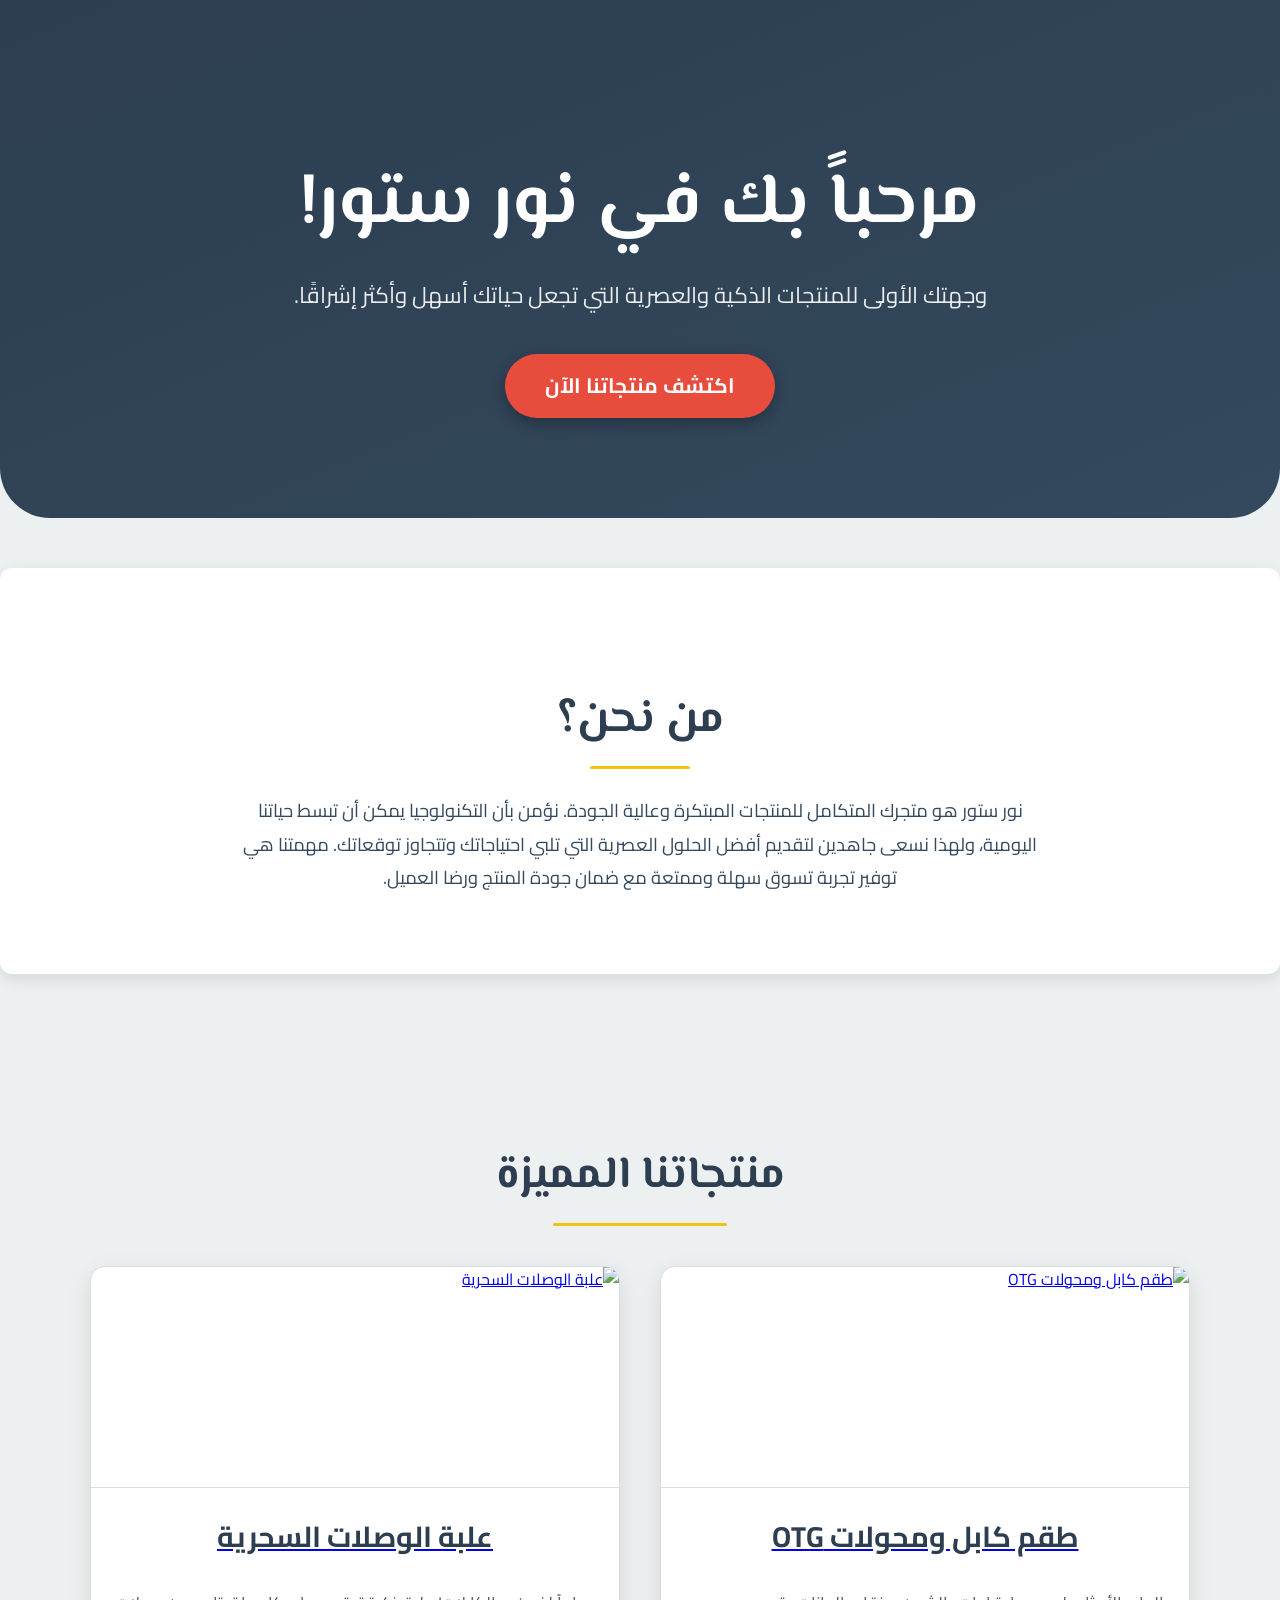
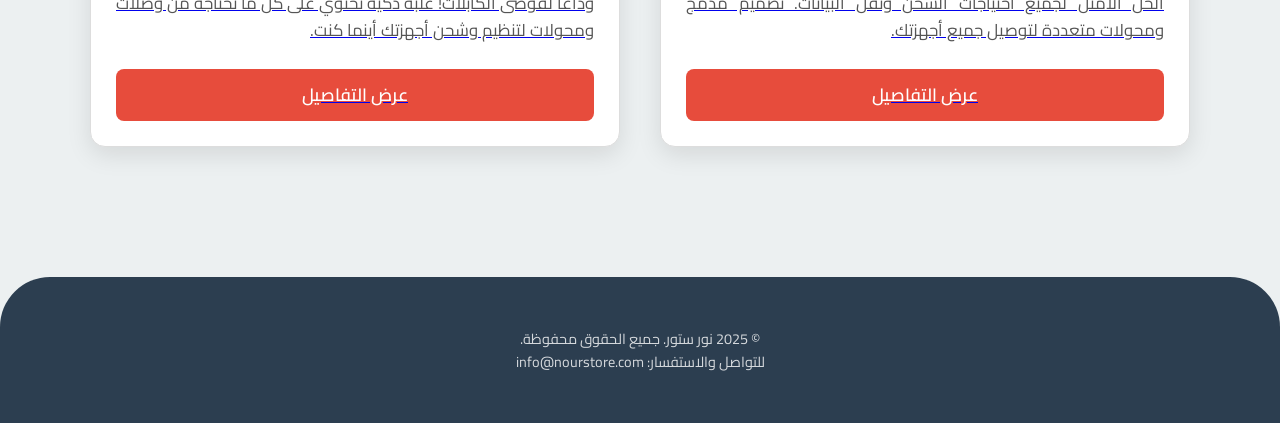
==== commit a93fa103: "Update index.html" ====
--- a/index.html
+++ b/index.html
@@ -3,124 +3,361 @@
 <head>
     <meta charset="UTF-8">
     <meta name="viewport" content="width=device-width, initial-scale=1.0">
-    <title>نور ستور: حياتك أسهل، تسوق بثقة، توصيل سريع - منتجات عصرية</title>
-    <meta name="description" content="اكتشف في نور ستور منتجات ذكية وعصرية تجعل حياتك أسهل وأكثر راحة. جودة مضمونة، شحن سريع، ودعم عملاء ممتاز. تسوق الآن!">
-    <meta name="keywords" content="نور ستور, منتجات ذكية, توصيل سريع, ضمان, تسوق أونلاين, مصر, كابلات OTG, وصلات سحرية, أدوات منزلية ذكية">
-    <meta name="author" content="نور ستور">
-
+    <title>نور ستور - منتجات عصرية لحياة أسهل</title>
     <link rel="preconnect" href="https://fonts.googleapis.com">
     <link rel="preconnect" href="https://fonts.gstatic.com" crossorigin>
-    <link href="https://fonts.googleapis.com/css2?family=Cairo:wght@400;600;700;800&family=El+Messiri:wght@700&display=swap" rel="stylesheet">
-    <link rel="stylesheet" href="https://cdnjs.cloudflare.com/ajax/libs/font-awesome/6.0.0-beta3/css/all.min.css">
+    <link href="https://fonts.googleapis.com/css2?family=Cairo:wght@400;600;700&family=El+Messiri:wght@700&display=swap" rel="stylesheet">
     
-    <link rel="stylesheet" href="style.css">
+    <style>
+        /* Variables for easy color changes */
+        :root {
+            --primary-color: #2c3e50; /* Dark Blue/Navy */
+            --secondary-color: #e74c3c; /* Bright Red */
+            --accent-color: #f1c40f; /* Gold Yellow */
+            --background-light: #ecf0f1; /* Light Gray Background */
+            --text-color: #34495e; /* Dark Gray Text */
+            --white-color: #ffffff;
+            --light-gray-border: #ddd;
+            --shadow-light: rgba(0,0,0,0.1);
+            --shadow-medium: rgba(0,0,0,0.2);
+            --shadow-dark: rgba(0,0,0,0.3);
+        }
+
+        /* Base Styles */
+        body {
+            font-family: 'Cairo', sans-serif;
+            margin: 0;
+            padding: 0;
+            background-color: var(--background-light);
+            color: var(--text-color);
+            line-height: 1.6;
+            direction: rtl; /* For Arabic text direction */
+            overflow-x: hidden; /* Prevent horizontal scroll */
+        }
+
+        .container {
+            max-width: 1100px;
+            margin: 0 auto;
+            padding: 20px;
+        }
+
+        /* Header / Hero Section */
+        .hero-section {
+            background: linear-gradient(to bottom right, var(--primary-color), #34495e); /* Gradient background */
+            color: var(--white-color);
+            padding: 80px 20px;
+            text-align: center;
+            position: relative;
+            overflow: hidden;
+            border-bottom-left-radius: 50px; /* Rounded corners for style */
+            border-bottom-right-radius: 50px;
+            margin-bottom: 50px;
+        }
+
+        .hero-section h1 {
+            font-family: 'El Messiri', sans-serif;
+            font-size: 4.5em; /* Larger font size */
+            margin-bottom: 15px;
+            animation: slideInFromTop 1s ease-out; /* Animation */
+        }
+
+        .hero-section p {
+            font-size: 1.4em;
+            max-width: 700px;
+            margin: 0 auto 40px;
+            opacity: 0.9;
+            animation: fadeIn 1.5s ease-out; /* Animation */
+        }
+
+        .cta-button {
+            display: inline-block;
+            background-color: var(--secondary-color);
+            color: var(--white-color);
+            padding: 15px 40px;
+            text-decoration: none;
+            font-size: 1.3em;
+            font-weight: 700;
+            border-radius: 50px; /* Pill shape */
+            transition: background-color 0.3s ease, transform 0.3s ease, box-shadow 0.3s ease;
+            box-shadow: 0 5px 15px var(--shadow-dark);
+            animation: scaleIn 1.8s ease-out; /* Animation */
+        }
+
+        .cta-button:hover {
+            background-color: #c0392b; /* Darker red on hover */
+            transform: translateY(-5px) scale(1.02);
+            box-shadow: 0 8px 20px var(--shadow-dark);
+        }
+
+        /* About Section */
+        .about-section {
+            padding: 60px 20px;
+            text-align: center;
+            background-color: var(--white-color);
+            border-radius: 12px;
+            box-shadow: 0 5px 15px var(--shadow-light);
+            margin-bottom: 50px;
+        }
+
+        .about-section h2 {
+            font-family: 'El Messiri', sans-serif;
+            color: var(--primary-color);
+            font-size: 2.8em;
+            margin-bottom: 25px;
+            position: relative;
+            display: inline-block;
+        }
+        .about-section h2::after { /* Underline effect */
+            content: '';
+            display: block;
+            width: 60%;
+            height: 3px;
+            background-color: var(--accent-color);
+            margin: 10px auto 0;
+            border-radius: 1.5px;
+        }
+
+        .about-section p {
+            font-size: 1.15em;
+            line-height: 1.8;
+            max-width: 800px;
+            margin: 0 auto;
+            color: var(--text-color);
+        }
+
+        /* Products Section */
+        .products-section {
+            padding: 60px 20px;
+            text-align: center;
+        }
+
+        .products-section h2 {
+            font-family: 'El Messiri', sans-serif;
+            color: var(--primary-color);
+            font-size: 2.8em;
+            margin-bottom: 40px;
+            position: relative;
+            display: inline-block;
+        }
+        .products-section h2::after { /* Underline effect */
+            content: '';
+            display: block;
+            width: 60%;
+            height: 3px;
+            background-color: var(--accent-color);
+            margin: 10px auto 0;
+            border-radius: 1.5px;
+        }
+
+        .product-grid {
+            display: grid;
+            grid-template-columns: repeat(auto-fit, minmax(300px, 1fr)); /* Responsive grid */
+            gap: 40px;
+            justify-content: center;
+        }
+
+        .product-card-item {
+            background-color: var(--white-color);
+            border-radius: 15px;
+            box-shadow: 0 8px 25px var(--shadow-light);
+            overflow: hidden;
+            transition: transform 0.3s ease, box-shadow 0.3s ease;
+            text-align: right;
+            border: 1px solid var(--light-gray-border);
+            display: flex;
+            flex-direction: column;
+            justify-content: space-between;
+        }
+
+        .product-card-item:hover {
+            transform: translateY(-10px) scale(1.02);
+            box-shadow: 0 15px 35px var(--shadow-medium);
+        }
+
+        .product-card-item img {
+            width: 100%;
+            height: 220px; /* Fixed height for images */
+            object-fit: cover; /* Cover the area */
+            border-bottom: 1px solid var(--light-gray-border);
+            transition: transform 0.3s ease;
+        }
+
+        .product-card-item:hover img {
+            transform: scale(1.05); /* Zoom image on hover */
+        }
+
+        .product-info {
+            padding: 25px;
+            flex-grow: 1; /* Allows info to take available space */
+            display: flex;
+            flex-direction: column;
+            justify-content: space-between;
+        }
+
+        .product-info h3 {
+            font-family: 'Cairo', sans-serif;
+            font-size: 1.8em;
+            color: var(--primary-color);
+            margin-top: 0;
+            margin-bottom: 15px;
+            text-align: center; /* Center product title */
+        }
+
+        .product-info p {
+            font-size: 1.05em;
+            color: #555;
+            margin-bottom: 25px;
+            text-align: justify; /* Justify description for better readability */
+        }
+
+        .product-button {
+            display: block;
+            background-color: var(--secondary-color);
+            color: var(--white-color);
+            padding: 12px 25px;
+            text-decoration: none;
+            font-size: 1.1em;
+            font-weight: 600;
+            border-radius: 8px;
+            transition: background-color 0.3s ease, transform 0.3s ease;
+            text-align: center;
+            margin-top: auto; /* Push button to the bottom of the card */
+        }
+
+        .product-button:hover {
+            background-color: #c0392b;
+            transform: translateY(-3px);
+        }
+
+        /* Footer */
+        footer {
+            background-color: var(--primary-color);
+            color: var(--white-color);
+            text-align: center;
+            padding: 30px 20px;
+            margin-top: 50px;
+            border-top-left-radius: 50px;
+            border-top-right-radius: 50px;
+        }
+
+        footer p {
+            margin: 0;
+            font-size: 0.9em;
+            opacity: 0.8;
+        }
+
+        /* Animations */
+        @keyframes slideInFromTop {
+            0% { transform: translateY(-50px); opacity: 0; }
+            100% { transform: translateY(0); opacity: 1; }
+        }
+
+        @keyframes fadeIn {
+            0% { opacity: 0; }
+            100% { opacity: 1; }
+        }
+
+        @keyframes scaleIn {
+            0% { transform: scale(0.8); opacity: 0; }
+            100% { transform: scale(1); opacity: 1; }
+        }
+
+        /* Responsive Adjustments */
+        @media (max-width: 900px) {
+            .hero-section h1 {
+                font-size: 3.5em;
+            }
+            .hero-section p {
+                font-size: 1.2em;
+            }
+            .about-section h2, .products-section h2 {
+                font-size: 2.2em;
+            }
+        }
+
+        @media (max-width: 600px) {
+            .hero-section {
+                padding: 60px 15px;
+                border-bottom-left-radius: 30px;
+                border-bottom-right-radius: 30px;
+            }
+            .hero-section h1 {
+                font-size: 2.8em;
+            }
+            .hero-section p {
+                font-size: 1em;
+                margin-bottom: 30px;
+            }
+            .cta-button {
+                padding: 12px 30px;
+                font-size: 1.1em;
+            }
+            .about-section, .products-section {
+                padding: 40px 15px;
+            }
+            .about-section h2, .products-section h2 {
+                font-size: 2em;
+            }
+            .about-section p {
+                font-size: 1em;
+            }
+            .product-grid {
+                grid-template-columns: 1fr; /* Single column on small screens */
+                gap: 25px;
+            }
+            .product-card-item img {
+                height: 180px;
+            }
+            .product-info h3 {
+                font-size: 1.6em;
+            }
+            .product-info p {
+                font-size: 0.95em;
+            }
+            footer {
+                padding: 20px 15px;
+                border-top-left-radius: 30px;
+                border-top-right-radius: 30px;
+            }
+        }
+    </style>
 </head>
 <body>
 
-    <div class="top-notification-bar" id="topNotificationBar">
-        <i class="fas fa-truck-fast"></i> <span>شحن مجاني وسريع جداً لجميع المحافظات! &bull; الدفع عند الاستلام.</span>
-    </div>
-
-    <nav class="navbar">
+    <header class="hero-section">
         <div class="container">
-            <a href="#hero-section">
-                <img src="http://googleusercontent.com/file_content/0" alt="نور ستور - Nour E-COMMERCE Logo" class="logo">
-            </a>
-            <ul class="navbar-links">
-                <li><a href="#hero-section" class="nav-link active">الرئيسية</a></li>
-                <li><a href="#about-section" class="nav-link">من نحن؟</a></li>
-                <li><a href="#products-section" class="nav-link">منتجاتنا</a></li>
-                <li><a href="#testimonials-section" class="nav-link">آراء العملاء</a></li>
-                <li><a href="#faq-section" class="nav-link">الأسئلة الشائعة</a></li>
-                <li><a href="#footer-contact" class="nav-link">تواصل معنا</a></li>
-            </ul>
-        </div>
-    </nav>
-
-    <header class="hero-section" id="hero-section">
-        <div class="container hero-content">
-            <img src="http://googleusercontent.com/file_content/0" alt="نور ستور - Nour E-COMMERCE Logo" class="hero-logo-big">
-            <h1>أهلاً بك في نور ستور: <br> <strong>نُبسط حياتك، نجعلها أكثر إشراقاً!</strong></h1>
-            <p><strong>استكشف مجموعتنا المتجددة من المنتجات الذكية والعصرية المصممة لتوفير الراحة، الكفاءة، والأمان لمنزلك وحياتك اليومية. كل ما تحتاجه في مكان واحد، وبثقة تامة.</strong></p>
-            
-            <div class="hero-trust-counters">
-                <div class="counter-item">
-                    <i class="fas fa-box-open"></i>
-                    <span><span id="ordersCounter">0+</span> طلب تم شحنه</span>
-                </div>
-                <div class="counter-item">
-                    <i class="fas fa-users"></i>
-                    <span><span id="customersCounter">0+</span> عميل سعيد</span>
-                </div>
-                <div class="counter-item">
-                    <i class="fas fa-star-half-alt"></i>
-                    <span>تقييم <span id="ratingCounter">0.0</span> نجوم</span>
-                </div>
-            </div>
-
-            <a href="#products-section" class="cta-button">ابدأ التسوق الآن واكتشف المزيد <i class="fas fa-arrow-down"></i></a>
+            <h1>مرحباً بك في نور ستور!</h1>
+            <p>وجهتك الأولى للمنتجات الذكية والعصرية التي تجعل حياتك أسهل وأكثر إشراقًا.</p>
+            <a href="#products-section" class="cta-button">اكتشف منتجاتنا الآن</a>
         </div>
     </header>
 
-    <section id="about-section" class="about-us-section">
-        <div class="container text-center">
-            <h2 class="section-heading">قصتنا: من نحن في نور ستور؟</h2>
-            <p>في نور ستور، نؤمن بأن التكنولوجيا يجب أن تجعل حياتك أسهل وأكثر إشراقاً. بدأنا رحلتنا بشغف لتقديم منتجات مبتكرة وعالية الجودة توفر حلولاً عملية للتحديات اليومية. من الأجهزة الذكية إلى الأدوات المنزلية العصرية، نختار بعناية فائقة كل منتج لنتأكد من أنه يضيف قيمة حقيقية لحياتك. نحن هنا لنقدم لك تجربة تسوق فريدة، مبنية على الثقة، الجودة، وسرعة الخدمة.</p>
-            <a href="#" class="about-link">اعرف المزيد عن نور ستور <i class="fas fa-arrow-left"></i></a>
+    <section id="about-section" class="about-section">
+        <div class="container">
+            <h2>من نحن؟</h2>
+            <p>نور ستور هو متجرك المتكامل للمنتجات المبتكرة وعالية الجودة. نؤمن بأن التكنولوجيا يمكن أن تبسط حياتنا اليومية، ولهذا نسعى جاهدين لتقديم أفضل الحلول العصرية التي تلبي احتياجاتك وتتجاوز توقعاتك. مهمتنا هي توفير تجربة تسوق سهلة وممتعة مع ضمان جودة المنتج ورضا العميل.</p>
         </div>
     </section>
 
-    <section class="why-nour-store-section">
-        <div class="container text-center">
-            <h2 class="section-heading">لماذا نور ستور هو خيارك الأفضل؟</h2>
-            <div class="why-grid">
-                <div class="why-item">
-                    <i class="fas fa-lightbulb"></i>
-                    <h3>منتجات مبتكرة وحلول ذكية</h3>
-                    <p>نقدم لك أحدث المنتجات العصرية التي تحل مشكلاتك اليومية وتوفر لك الوقت والجهد.</p>
-                </div>
-                <div class="why-item">
-                    <i class="fas fa-award"></i>
-                    <h3>جودة فائقة وضمان حقيقي</h3>
-                    <p>نضمن جودة كل منتج. تسوق وأنت مطمئن مع ضمان رضا العملاء لمدة 30 يومًا.</p>
-                </div>
-                <div class="why-item">
-                    <i class="fas fa-shipping-fast"></i>
-                    <h3>توصيل سريع ومجاني</h3>
-                    <p>استلم طلبك في أسرع وقت ممكن حتى باب منزلك، بدون أي رسوم إضافية على الشحن.</p>
-                </div>
-                <div class="why-item">
-                    <i class="fas fa-shield-alt"></i>
-                    <h3>دفع آمن وراحة بال</h3>
-                    <p>نوفر خدمة الدفع عند الاستلام لتضمن راحتك وأمانك التام عند استلام المنتج.</p>
-                </div>
-            </div>
-        </div>
-    </section>
-
     <section id="products-section" class="products-section">
-        <div class="container text-center">
-            <h2 class="section-heading">منتجاتنا الأكثر طلباً: حلول ذكية لحياة أسهل</h2>
+        <div class="container">
+            <h2>منتجاتنا المميزة</h2>
             <div class="product-grid">
                 <a href="otg-cable-kit.html" class="product-card-item">
-                    <div class="product-stock-badge low">متبقي <span>7</span> قطع فقط!</div>
                     <img src="https://assets.wuiltstore.com/cmcfdyk2a02ln01jb25cv84tz_61Ayk50i-cL._AC_SL1200_.jpg" alt="طقم كابل ومحولات OTG">
                     <div class="product-info">
-                        <h3>طقم كابل ومحولات OTG: الرفيق المتكامل لشحن بياناتك</h3>
-                        <p>وداعاً لفوضى الكابلات المتشابكة! هذا الطقم الشامل يوفر لك شاحن وكابل بيانات متعدد الاستخدامات بـ 4 مخارج مختلفة تناسب جميع أجهزتك الذكية (آيفون، أندرويد، تايب-سي) في أي مكان.</p>
-                        <span class="product-price"><span>149</span> جنيه مصري</span>
-                        <span class="product-button">اكتشف الطقم واطلبه الآن <i class="fas fa-long-arrow-alt-left"></i></span>
+                        <h3>طقم كابل ومحولات OTG</h3>
+                        <p>الحل الأمثل لجميع احتياجات الشحن ونقل البيانات. تصميم مدمج ومحولات متعددة لتوصيل جميع أجهزتك.</p>
+                        <span class="product-button">عرض التفاصيل</span>
                     </div>
                 </a>
 
                 <a href="magic-connectors.html" class="product-card-item">
-                     <div class="product-stock-badge">متاح الآن!</div>
                     <img src="https://assets.wuiltstore.com/cmcfh08if02ma01jbh8dc4v82_61-bt7K5aTL._AC_SL1000_.jpg" alt="علبة الوصلات السحرية">
                     <div class="product-info">
-                        <h3>علبة الوصلات السحرية: كل ما تحتاجه في جيبك!</h3>
-                        <p>الرفيق المثالي لكل رحلاتك وعملك! علبة مدمجة وخفيفة الوزن تضم كل الوصلات ومخارج الشحن التي قد تحتاجها، بالإضافة إلى حامل للموبايل وفتحات لشرائح الاتصال لتنظيم مثالي. لا غنى عنها!</p>
-                        <span class="product-price"><span>99</span> جنيه مصري</span>
-                        <span class="product-button">احصل على علبتك السحرية <i class="fas fa-long-arrow-alt-left"></i></span>
+                        <h3>علبة الوصلات السحرية</h3>
+                        <p>وداعاً لفوضى الكابلات! علبة ذكية تحتوي على كل ما تحتاجه من وصلات ومحولات لتنظيم وشحن أجهزتك أينما كنت.</p>
+                        <span class="product-button">عرض التفاصيل</span>
                     </div>
                 </a>
                 
@@ -128,155 +365,12 @@
         </div>
     </section>
 
-    <section class="how-it-works-section">
-        <div class="container text-center">
-            <h2 class="section-heading">كيف يعمل نور ستور؟ خطوات بسيطة لمشترياتك!</h2>
-            <div class="steps-grid">
-                <div class="step-item">
-                    <div class="icon-circle"><i class="fas fa-shopping-cart"></i><span class="step-number">1</span></div>
-                    <h3>تصفح واضف للسلة</h3>
-                    <p>تصفح منتجاتنا المتنوعة واختر ما يناسبك، ثم أضفه إلى سلة مشترياتك.</p>
-                </div>
-                <div class="step-item">
-                    <div class="icon-circle"><i class="fas fa-credit-card"></i><span class="step-number">2</span></div>
-                    <h3>أكمل طلبك</h3>
-                    <p>املأ بياناتك بسهولة وسرعة، اختر طريقة الدفع عند الاستلام المريحة لك.</p>
-                </div>
-                <div class="step-item">
-                    <div class="icon-circle"><i class="fas fa-truck"></i><span class="step-number">3</span></div>
-                    <h3>استلم منتجك</h3>
-                    <p>سنقوم بتوصيل طلبك لباب منزلك في أسرع وقت ممكن، وادفع عند الاستلام.</p>
-                </div>
-                <div class="step-item">
-                    <div class="icon-circle"><i class="fas fa-heart"></i><span class="step-number">4</span></div>
-                    <h3>استمتع بحياتك</h3>
-                    <p>ابدأ في استخدام منتجك الذكي الجديد واستمتع بحياة أسهل وأكثر راحة!</p>
-                </div>
-            </div>
-        </div>
-    </section>
-
-    <section class="testimonials-section">
-        <div class="container text-center">
-            <h2 class="section-heading">ماذا يقول عملاؤنا عن تجربة نور ستور؟</h2>
-            <div class="testimonial-grid">
-                <div class="testimonial-card">
-                    <p>"لم أتوقع هذه الجودة والسرعة في التوصيل! طقم الكابلات فعال جداً وخلصني من فوضى الشواحن. تجربة تسوق ممتازة تستحق الثناء."</p>
-                    <div class="customer-info">
-                        <img src="https://via.placeholder.com/50/f0f0f0/333333?text=A" alt="صورة العميل أحمد" class="customer-avatar">
-                        <div class="customer-details">
-                            <div class="customer-name">أحمد المصري <span style="color:#888; font-weight:400; font-size:0.9em;">(القاهرة)</span></div>
-                            <div class="customer-rating">
-                                <i class="fas fa-star"></i><i class="fas fa-star"></i><i class="fas fa-star"></i><i class="fas fa-star"></i><i class="fas fa-star"></i>
-                            </div>
-                        </div>
-                    </div>
-                </div>
-                <div class="testimonial-card">
-                    <p>"العلبة السحرية دي كنز! بجد عملية جداً وموفرة للمساحة. وكمان خدمة العملاء كانت متعاونة جداً معايا. شكراً نور ستور على المصداقية."</p>
-                    <div class="customer-info">
-                        <img src="https://via.placeholder.com/50/f0f0f0/333333?text=F" alt="صورة العميل فاطمة" class="customer-avatar">
-                        <div class="customer-details">
-                            <div class="customer-name">فاطمة علي <span style="color:#888; font-weight:400; font-size:0.9em;">(الإسكندرية)</span></div>
-                            <div class="customer-rating">
-                                <i class="fas fa-star"></i><i class="fas fa-star"></i><i class="fas fa-star"></i><i class="fas fa-star"></i><i class="fas fa-star-half-alt"></i>
-                            </div>
-                        </div>
-                    </div>
-                </div>
-                 <div class="testimonial-card">
-                    <p>"جودة الخامات ممتازة والمنتج أصلي 100%. التوصيل كان سريع جداً والدفع عند الاستلام أضاف لي راحة وثقة كبيرة. نور ستور من أفضل المتاجر الإلكترونية في مصر."</p>
-                    <div class="customer-info">
-                        <img src="https://via.placeholder.com/50/f0f0f0/333333?text=M" alt="صورة العميل محمد" class="customer-avatar">
-                        <div class="customer-details">
-                            <div class="customer-name">محمد سعيد <span style="color:#888; font-weight:400; font-size:0.9em;">(المنيا)</span></div>
-                            <div class="customer-rating">
-                                <i class="fas fa-star"></i><i class="fas fa-star"></i><i class="fas fa-star"></i><i class="fas fa-star"></i><i class="fas fa-star"></i>
-                            </div>
-                        </div>
-                    </div>
-                </div>
-            </div>
-        </div>
-    </section>
-
-    <section class="faq-section">
-        <div class="container text-center">
-            <h2 class="section-heading">أسئلة شائعة قد تهمك (إجابات سريعة لراحة بالك)</h2>
-            <div class="faq-list">
-                <div class="faq-item">
-                    <div class="faq-question">
-                        <span>ما هي مدة التوصيل المتوقعة؟</span>
-                        <i class="fas fa-chevron-down"></i>
-                    </div>
-                    <div class="faq-answer">
-                        <p>نحرص على توصيل طلباتكم في أسرع وقت ممكن. عادةً ما تستغرق عملية التوصيل من 2-4 أيام عمل كحد أقصى لجميع محافظات مصر بعد تأكيد الطلب. سيتم التواصل معكم قبل الشحن.</p>
-                    </div>
-                </div>
-                <div class="faq-item">
-                    <div class="faq-question">
-                        <span>هل منتجات نور ستور أصلية ولها ضمان؟</span>
-                        <i class="fas fa-chevron-down"></i>
-                    </div>
-                    <div class="faq-answer">
-                        <p>نعم، جميع منتجاتنا أصلية 100% ويتم فحصها بعناية فائقة قبل الشحن. كما نقدم لك "ضمان رضا العملاء الذهبي" لمدة 30 يومًا من تاريخ استلام المنتج، يمكنك خلالها طلب استبدال أو استرجاع المنتج بكل سهولة إذا لم تكن راضياً تماماً.</p>
-                    </div>
-                </div>
-                <div class="faq-item">
-                    <div class="faq-question">
-                        <span>ما هي خيارات الدفع المتاحة لدي؟</span>
-                        <i class="fas fa-chevron-down"></i>
-                    </div>
-                    <div class="faq-answer">
-                        <p>حالياً، نوفر خدمة الدفع عند الاستلام (Cash on Delivery) لضمان أعلى مستويات الأمان والراحة لك. يمكنك فحص المنتج قبل الدفع مباشرةً. نعمل على توفير خيارات دفع إلكتروني إضافية قريباً جداً.</p>
-                    </div>
-                </div>
-                 <div class="faq-item">
-                    <div class="faq-question">
-                        <span>كيف يمكنني تتبع طلبي؟</span>
-                        <i class="fas fa-chevron-down"></i>
-                    </div>
-                    <div class="faq-answer">
-                        <p>بعد إتمام طلبك، ستتلقى رسالة تأكيد تحتوي على رقم الطلب. سيتم التواصل معك هاتفياً لتأكيد الطلب وشحن المنتج، ويمكنك الاستفسار عن حالة طلبك في أي وقت بالتواصل مع خدمة العملاء.</p>
-                    </div>
-                </div>
-            </div>
-            <p class="faq-contact-text">هل لا يزال لديك أسئلة؟ لا تتردد في <a href="#footer-contact">التواصل معنا مباشرةً</a>، فريق دعم نور ستور في خدمتك!</p>
-        </div>
-    </section>
-
-    <footer id="footer-contact">
+    <footer>
         <div class="container">
-            <div class="footer-nav-links">
-                <a href="#about-section">من نحن؟</a>
-                <a href="#products-section">منتجاتنا</a>
-                <a href="#testimonials-section">آراء العملاء</a>
-                <a href="#faq-section">الأسئلة الشائعة</a>
-                <a href="#">سياسة الخصوصية</a> 
-                <a href="#">سياسة الإرجاع</a>
-                <a href="#">شروط الاستخدام</a>
-            </div>
             <p>&copy; 2025 نور ستور. جميع الحقوق محفوظة.</p>
-            <div class="contact-info">
-                <p>للدعم والمساعدة الفورية: 
-                    <a href="mailto:support@nourstore.com"><i class="fas fa-envelope"></i> support@nourstore.com</a> | 
-                    <a href="tel:+201000000000"><i class="fas fa-phone"></i> 0100 000 0000</a> (متاح 9 صباحاً - 9 مساءً)
-                </p>
-            </div>
-            <div class="social-links">
-                <a href="#" target="_blank" title="تابعنا على فيسبوك"><i class="fab fa-facebook-f"></i></a>
-                <a href="#" target="_blank" title="تابعنا على انستغرام"><i class="fab fa-instagram"></i></a>
-                <a href="#" target="_blank" title="تابعنا على تيك توك"><i class="fab fa-tiktok"></i></a>
-                <a href="#" target="_blank" title="تواصل معنا واتساب"><i class="fab fa-whatsapp"></i></a>
-            </div>
+            <p>للتواصل والاستفسار: info@nourstore.com</p>
         </div>
     </footer>
 
-    <a href="#products-section" class="sticky-cta-button" id="stickyCtaButton">
-        اطلب منتجك الآن! <i class="fas fa-bolt"></i>
-    </a>
-
-    <script src="script.js"></script>
-
 </body>
 </html>
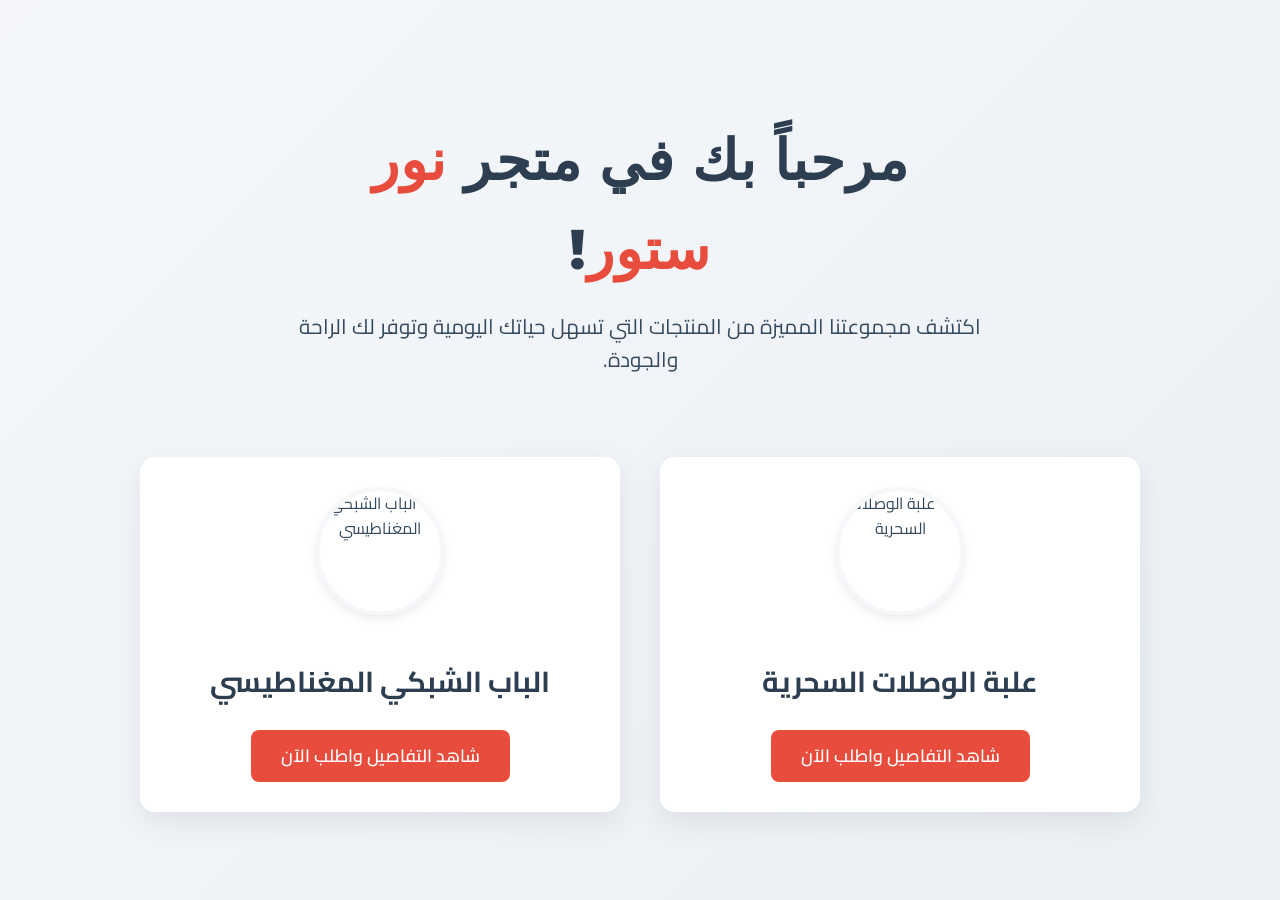
==== commit 65968025: "Update index.html" ====
--- a/index.html
+++ b/index.html
@@ -3,374 +3,252 @@
 <head>
     <meta charset="UTF-8">
     <meta name="viewport" content="width=device-width, initial-scale=1.0">
-    <title>نور ستور - منتجات عصرية لحياة أسهل</title>
-    <link rel="preconnect" href="https://fonts.googleapis.com">
-    <link rel="preconnect" href="https://fonts.gstatic.com" crossorigin>
-    <link href="https://fonts.googleapis.com/css2?family=Cairo:wght@400;600;700&family=El+Messiri:wght@700&display=swap" rel="stylesheet">
-    
+    <title>متجر نور ستور - اختر منتجك المفضل</title>
+
+    <link href="https://fonts.googleapis.com/css2?family=Cairo:wght@400;700;800&family=Montserrat:wght@400;600;700&display=swap" rel="stylesheet">
+
     <style>
-        /* Variables for easy color changes */
+        /* تعريف متغيرات CSS لتسهيل التحكم في الألوان */
         :root {
-            --primary-color: #2c3e50; /* Dark Blue/Navy */
-            --secondary-color: #e74c3c; /* Bright Red */
-            --accent-color: #f1c40f; /* Gold Yellow */
-            --background-light: #ecf0f1; /* Light Gray Background */
-            --text-color: #34495e; /* Dark Gray Text */
+            --primary-brand-color: #2c3e50; /* أزرق داكن للعناوين الرئيسية */
+            --secondary-accent-color: #e74c3c; /* أحمر/برتقالي لأزرار CTA */
+            --background-light-gray: #f5f7fa; /* خلفية فاتحة جداً */
+            --text-dark-gray: #34495e; /* لون نص أساسي */
             --white-color: #ffffff;
-            --light-gray-border: #ddd;
-            --shadow-light: rgba(0,0,0,0.1);
-            --shadow-medium: rgba(0,0,0,0.2);
-            --shadow-dark: rgba(0,0,0,0.3);
-        }
-
-        /* Base Styles */
+            --button-hover-color: #c0392b; /* لون الأزرار عند التحويم */
+            --shadow-light: rgba(0, 0, 0, 0.08);
+            --shadow-medium: rgba(0, 0, 0, 0.15);
+        }
+
         body {
-            font-family: 'Cairo', sans-serif;
-            margin: 0;
-            padding: 0;
-            background-color: var(--background-light);
-            color: var(--text-color);
-            line-height: 1.6;
-            direction: rtl; /* For Arabic text direction */
-            overflow-x: hidden; /* Prevent horizontal scroll */
-        }
-
-        .container {
-            max-width: 1100px;
-            margin: 0 auto;
-            padding: 20px;
-        }
-
-        /* Header / Hero Section */
-        .hero-section {
-            background: linear-gradient(to bottom right, var(--primary-color), #34495e); /* Gradient background */
-            color: var(--white-color);
-            padding: 80px 20px;
-            text-align: center;
-            position: relative;
-            overflow: hidden;
-            border-bottom-left-radius: 50px; /* Rounded corners for style */
-            border-bottom-right-radius: 50px;
-            margin-bottom: 50px;
-        }
-
-        .hero-section h1 {
-            font-family: 'El Messiri', sans-serif;
-            font-size: 4.5em; /* Larger font size */
-            margin-bottom: 15px;
-            animation: slideInFromTop 1s ease-out; /* Animation */
-        }
-
-        .hero-section p {
-            font-size: 1.4em;
-            max-width: 700px;
-            margin: 0 auto 40px;
-            opacity: 0.9;
-            animation: fadeIn 1.5s ease-out; /* Animation */
-        }
-
-        .cta-button {
-            display: inline-block;
-            background-color: var(--secondary-color);
-            color: var(--white-color);
-            padding: 15px 40px;
-            text-decoration: none;
-            font-size: 1.3em;
-            font-weight: 700;
-            border-radius: 50px; /* Pill shape */
-            transition: background-color 0.3s ease, transform 0.3s ease, box-shadow 0.3s ease;
-            box-shadow: 0 5px 15px var(--shadow-dark);
-            animation: scaleIn 1.8s ease-out; /* Animation */
-        }
-
-        .cta-button:hover {
-            background-color: #c0392b; /* Darker red on hover */
-            transform: translateY(-5px) scale(1.02);
-            box-shadow: 0 8px 20px var(--shadow-dark);
-        }
-
-        /* About Section */
-        .about-section {
-            padding: 60px 20px;
-            text-align: center;
-            background-color: var(--white-color);
-            border-radius: 12px;
-            box-shadow: 0 5px 15px var(--shadow-light);
-            margin-bottom: 50px;
-        }
-
-        .about-section h2 {
-            font-family: 'El Messiri', sans-serif;
-            color: var(--primary-color);
-            font-size: 2.8em;
-            margin-bottom: 25px;
-            position: relative;
-            display: inline-block;
-        }
-        .about-section h2::after { /* Underline effect */
-            content: '';
-            display: block;
-            width: 60%;
-            height: 3px;
-            background-color: var(--accent-color);
-            margin: 10px auto 0;
-            border-radius: 1.5px;
-        }
-
-        .about-section p {
-            font-size: 1.15em;
-            line-height: 1.8;
-            max-width: 800px;
-            margin: 0 auto;
-            color: var(--text-color);
-        }
-
-        /* Products Section */
-        .products-section {
-            padding: 60px 20px;
-            text-align: center;
-        }
-
-        .products-section h2 {
-            font-family: 'El Messiri', sans-serif;
-            color: var(--primary-color);
-            font-size: 2.8em;
-            margin-bottom: 40px;
-            position: relative;
-            display: inline-block;
-        }
-        .products-section h2::after { /* Underline effect */
-            content: '';
-            display: block;
-            width: 60%;
-            height: 3px;
-            background-color: var(--accent-color);
-            margin: 10px auto 0;
-            border-radius: 1.5px;
-        }
-
-        .product-grid {
-            display: grid;
-            grid-template-columns: repeat(auto-fit, minmax(300px, 1fr)); /* Responsive grid */
-            gap: 40px;
-            justify-content: center;
-        }
-
-        .product-card-item {
-            background-color: var(--white-color);
-            border-radius: 15px;
-            box-shadow: 0 8px 25px var(--shadow-light);
-            overflow: hidden;
-            transition: transform 0.3s ease, box-shadow 0.3s ease;
-            text-align: right;
-            border: 1px solid var(--light-gray-border);
+            font-family: 'Cairo', sans-serif; /* خط أساسي للغة العربية */
             display: flex;
             flex-direction: column;
-            justify-content: space-between;
-        }
-
-        .product-card-item:hover {
-            transform: translateY(-10px) scale(1.02);
-            box-shadow: 0 15px 35px var(--shadow-medium);
-        }
-
-        .product-card-item img {
-            width: 100%;
-            height: 220px; /* Fixed height for images */
-            object-fit: cover; /* Cover the area */
-            border-bottom: 1px solid var(--light-gray-border);
-            transition: transform 0.3s ease;
-        }
-
-        .product-card-item:hover img {
-            transform: scale(1.05); /* Zoom image on hover */
-        }
-
-        .product-info {
-            padding: 25px;
-            flex-grow: 1; /* Allows info to take available space */
+            justify-content: center;
+            align-items: center;
+            min-height: 100vh;
+            margin: 0;
+            background: linear-gradient(135deg, var(--background-light-gray) 0%, #ebf0f5 100%); /* خلفية متدرجة ناعمة */
+            color: var(--text-dark-gray);
+            text-align: center;
+            line-height: 1.6;
+            overflow-x: hidden; /* لمنع ظهور شريط التمرير الأفقي غير المرغوب فيه */
+        }
+
+        .header-section {
+            padding: 40px 20px 30px;
+        }
+
+        .header-section h1 {
+            font-family: 'Montserrat', sans-serif; /* خط مختلف للعنوان الرئيسي */
+            color: var(--primary-brand-color);
+            margin-bottom: 15px;
+            font-size: 3.5em; /* حجم أكبر للعنوان */
+            font-weight: 800; /* أكثر سمكاً */
+            letter-spacing: 1px;
+            animation: slideInTop 0.8s ease-out forwards;
+            opacity: 0;
+            max-width: 90%;
+            margin-left: auto;
+            margin-right: auto;
+        }
+
+        .header-section p {
+            font-size: 1.3em; /* حجم أكبر للنص التوضيحي */
+            color: var(--text-dark-gray);
+            max-width: 700px;
+            margin: 0 auto 50px;
+            animation: fadeIn 1s ease-out forwards;
+            opacity: 0;
+            animation-delay: 0.3s;
+        }
+
+        @keyframes slideInTop {
+            from { transform: translateY(-30px); opacity: 0; }
+            to { transform: translateY(0); opacity: 1; }
+        }
+
+        @keyframes fadeIn {
+            from { opacity: 0; }
+            to { opacity: 1; }
+        }
+
+        .products-grid {
+            display: grid;
+            grid-template-columns: repeat(auto-fit, minmax(300px, 1fr)); /* تخطيط شبكي مرن */
+            gap: 40px; /* مسافة أكبر بين البطاقات */
+            max-width: 1000px; /* أقصى عرض للشبكة */
+            width: 90%;
+            padding-bottom: 50px;
+        }
+
+        .product-card {
+            background-color: var(--white-color);
+            padding: 30px;
+            border-radius: 15px; /* حواف ناعمة جداً */
+            box-shadow: 0 10px 30px var(--shadow-light); /* ظل لطيف */
+            text-decoration: none;
+            color: var(--text-dark-gray);
+            transition: transform 0.3s ease, box-shadow 0.3s ease; /* تأثيرات انتقالية */
             display: flex;
             flex-direction: column;
-            justify-content: space-between;
-        }
-
-        .product-info h3 {
+            align-items: center;
+            justify-content: center;
+            min-height: 250px; /* حد أدنى لارتفاع البطاقة */
+            animation: scaleIn 0.6s ease-out forwards;
+            opacity: 0;
+        }
+
+        .product-card:nth-child(1) { animation-delay: 0.6s; }
+        .product-card:nth-child(2) { animation-delay: 0.8s; }
+        /* أضف delay إذا كان لديك المزيد من البطاقات */
+
+        @keyframes scaleIn {
+            from { transform: scale(0.9); opacity: 0; }
+            to { transform: scale(1); opacity: 1; }
+        }
+
+        .product-card:hover {
+            transform: translateY(-10px) scale(1.02); /* رفع وتكبير بسيط عند التحويم */
+            box-shadow: 0 15px 40px var(--shadow-medium); /* ظل أكبر وأوضح */
+        }
+
+        .product-icon {
+            width: 120px; /* حجم أكبر للأيقونة/الصورة المصغرة */
+            height: 120px;
+            margin-bottom: 20px;
+            border-radius: 50%; /* لجعل الصورة دائرية إذا كانت مربعة */
+            overflow: hidden; /* لإخفاء أي أجزاء زائدة إذا كانت الصورة مستطيلة */
+            border: 4px solid var(--background-light-gray); /* إطار حول الصورة */
+            box-shadow: 0 4px 10px var(--shadow-light);
+            display: flex; /* لضمان توسيط الصورة داخل الدائرة */
+            justify-content: center;
+            align-items: center;
+        }
+
+        .product-icon img {
+            width: 100%;
+            height: 100%;
+            object-fit: cover; /* لملء المساحة المحددة مع الحفاظ على الأبعاد */
+        }
+
+        .product-card h2 {
             font-family: 'Cairo', sans-serif;
-            font-size: 1.8em;
-            color: var(--primary-color);
-            margin-top: 0;
-            margin-bottom: 15px;
-            text-align: center; /* Center product title */
-        }
-
-        .product-info p {
-            font-size: 1.05em;
-            color: #555;
-            margin-bottom: 25px;
-            text-align: justify; /* Justify description for better readability */
-        }
-
-        .product-button {
-            display: block;
-            background-color: var(--secondary-color);
+            font-size: 1.8em; /* حجم عنوان المنتج داخل البطاقة */
+            color: var(--primary-brand-color);
+            margin-bottom: 10px;
+            font-weight: 700;
+        }
+
+        .product-card .btn-choose {
+            display: inline-block;
+            margin-top: 15px;
+            padding: 12px 30px;
+            background-color: var(--secondary-accent-color);
             color: var(--white-color);
-            padding: 12px 25px;
-            text-decoration: none;
+            border-radius: 8px;
             font-size: 1.1em;
             font-weight: 600;
-            border-radius: 8px;
-            transition: background-color 0.3s ease, transform 0.3s ease;
-            text-align: center;
-            margin-top: auto; /* Push button to the bottom of the card */
-        }
-
-        .product-button:hover {
-            background-color: #c0392b;
-            transform: translateY(-3px);
-        }
-
-        /* Footer */
-        footer {
-            background-color: var(--primary-color);
-            color: var(--white-color);
-            text-align: center;
-            padding: 30px 20px;
-            margin-top: 50px;
-            border-top-left-radius: 50px;
-            border-top-right-radius: 50px;
-        }
-
-        footer p {
-            margin: 0;
-            font-size: 0.9em;
-            opacity: 0.8;
-        }
-
-        /* Animations */
-        @keyframes slideInFromTop {
-            0% { transform: translateY(-50px); opacity: 0; }
-            100% { transform: translateY(0); opacity: 1; }
-        }
-
-        @keyframes fadeIn {
-            0% { opacity: 0; }
-            100% { opacity: 1; }
-        }
-
-        @keyframes scaleIn {
-            0% { transform: scale(0.8); opacity: 0; }
-            100% { transform: scale(1); opacity: 1; }
-        }
-
-        /* Responsive Adjustments */
-        @media (max-width: 900px) {
-            .hero-section h1 {
-                font-size: 3.5em;
-            }
-            .hero-section p {
-                font-size: 1.2em;
-            }
-            .about-section h2, .products-section h2 {
-                font-size: 2.2em;
-            }
-        }
-
-        @media (max-width: 600px) {
-            .hero-section {
-                padding: 60px 15px;
-                border-bottom-left-radius: 30px;
-                border-bottom-right-radius: 30px;
-            }
-            .hero-section h1 {
-                font-size: 2.8em;
-            }
-            .hero-section p {
+            transition: background-color 0.3s ease, transform 0.2s ease;
+        }
+
+        .product-card .btn-choose:hover {
+            background-color: var(--button-hover-color);
+            transform: translateY(-2px);
+        }
+
+        /* الاستجابة لتناسب الشاشات المختلفة */
+        @media (max-width: 1024px) {
+            .header-section h1 {
+                font-size: 3em;
+            }
+            .header-section p {
+                font-size: 1.1em;
+            }
+            .products-grid {
+                grid-template-columns: repeat(auto-fit, minmax(280px, 1fr));
+                gap: 30px;
+            }
+            .product-icon {
+                width: 100px;
+                height: 100px;
+            }
+            .product-card h2 {
+                font-size: 1.6em;
+            }
+        }
+
+        @media (max-width: 768px) {
+            .header-section h1 {
+                font-size: 2.5em;
+            }
+            .header-section p {
                 font-size: 1em;
                 margin-bottom: 30px;
             }
-            .cta-button {
-                padding: 12px 30px;
-                font-size: 1.1em;
-            }
-            .about-section, .products-section {
-                padding: 40px 15px;
-            }
-            .about-section h2, .products-section h2 {
+            .products-grid {
+                grid-template-columns: 1fr; /* عمود واحد على الشاشات الصغيرة جداً */
+                padding: 0 20px 40px;
+            }
+            .product-card {
+                padding: 25px;
+            }
+            .product-icon {
+                width: 90px;
+                height: 90px;
+            }
+            .product-card h2 {
+                font-size: 1.4em;
+            }
+            .product-card .btn-choose {
+                padding: 10px 25px;
+                font-size: 1em;
+            }
+        }
+
+        @media (max-width: 480px) {
+            .header-section h1 {
                 font-size: 2em;
             }
-            .about-section p {
-                font-size: 1em;
-            }
-            .product-grid {
-                grid-template-columns: 1fr; /* Single column on small screens */
-                gap: 25px;
-            }
-            .product-card-item img {
-                height: 180px;
-            }
-            .product-info h3 {
-                font-size: 1.6em;
-            }
-            .product-info p {
-                font-size: 0.95em;
-            }
-            footer {
-                padding: 20px 15px;
-                border-top-left-radius: 30px;
-                border-top-right-radius: 30px;
+            .header-section p {
+                font-size: 0.9em;
+            }
+            .product-card {
+                padding: 20px;
+            }
+            .product-icon {
+                width: 80px;
+                height: 80px;
+            }
+            .product-card h2 {
+                font-size: 1.3em;
             }
         }
     </style>
 </head>
 <body>
-
-    <header class="hero-section">
-        <div class="container">
-            <h1>مرحباً بك في نور ستور!</h1>
-            <p>وجهتك الأولى للمنتجات الذكية والعصرية التي تجعل حياتك أسهل وأكثر إشراقًا.</p>
-            <a href="#products-section" class="cta-button">اكتشف منتجاتنا الآن</a>
+    <div class="header-section">
+        <h1>مرحباً بك في متجر <span style="color: var(--secondary-accent-color);">نور ستور</span>!</h1>
+        <p>اكتشف مجموعتنا المميزة من المنتجات التي تسهل حياتك اليومية وتوفر لك الراحة والجودة.</p>
+    </div>
+
+    <div class="products-grid">
+        <a href="https://alb3lawe.com/Caple-kit" class="product-card">
+            <div class="product-icon">
+                <img src="https://assets.wuiltstore.com/cmcfdyk2a02ln01jb25cv84tz_61Ayk50i-cL._AC_SL1200_.jpg" alt="علبة الوصلات السحرية">
+            </div>
+            <h2>علبة الوصلات السحرية</h2>
+            <span class="btn-choose">شاهد التفاصيل واطلب الآن</span>
+        </a>
+
+        <a href="https://alb3lawe.com/Net-door" class="product-card">
+            <div class="product-icon">
+                <img src="https://m.media-amazon.com/images/I/81eZo36AGUS._AC_SL1500_.jpg" alt="الباب الشبكي المغناطيسي">
+            </div>
+            <h2>الباب الشبكي المغناطيسي</h2>
+            <span class="btn-choose">شاهد التفاصيل واطلب الآن</span>
+        </a>
+
         </div>
-    </header>
-
-    <section id="about-section" class="about-section">
-        <div class="container">
-            <h2>من نحن؟</h2>
-            <p>نور ستور هو متجرك المتكامل للمنتجات المبتكرة وعالية الجودة. نؤمن بأن التكنولوجيا يمكن أن تبسط حياتنا اليومية، ولهذا نسعى جاهدين لتقديم أفضل الحلول العصرية التي تلبي احتياجاتك وتتجاوز توقعاتك. مهمتنا هي توفير تجربة تسوق سهلة وممتعة مع ضمان جودة المنتج ورضا العميل.</p>
-        </div>
-    </section>
-
-    <section id="products-section" class="products-section">
-        <div class="container">
-            <h2>منتجاتنا المميزة</h2>
-            <div class="product-grid">
-                <a href="otg-cable-kit.html" class="product-card-item">
-                    <img src="https://assets.wuiltstore.com/cmcfdyk2a02ln01jb25cv84tz_61Ayk50i-cL._AC_SL1200_.jpg" alt="طقم كابل ومحولات OTG">
-                    <div class="product-info">
-                        <h3>طقم كابل ومحولات OTG</h3>
-                        <p>الحل الأمثل لجميع احتياجات الشحن ونقل البيانات. تصميم مدمج ومحولات متعددة لتوصيل جميع أجهزتك.</p>
-                        <span class="product-button">عرض التفاصيل</span>
-                    </div>
-                </a>
-
-                <a href="magic-connectors.html" class="product-card-item">
-                    <img src="https://assets.wuiltstore.com/cmcfh08if02ma01jbh8dc4v82_61-bt7K5aTL._AC_SL1000_.jpg" alt="علبة الوصلات السحرية">
-                    <div class="product-info">
-                        <h3>علبة الوصلات السحرية</h3>
-                        <p>وداعاً لفوضى الكابلات! علبة ذكية تحتوي على كل ما تحتاجه من وصلات ومحولات لتنظيم وشحن أجهزتك أينما كنت.</p>
-                        <span class="product-button">عرض التفاصيل</span>
-                    </div>
-                </a>
-                
-                </div>
-        </div>
-    </section>
-
-    <footer>
-        <div class="container">
-            <p>&copy; 2025 نور ستور. جميع الحقوق محفوظة.</p>
-            <p>للتواصل والاستفسار: info@nourstore.com</p>
-        </div>
-    </footer>
-
 </body>
 </html>
